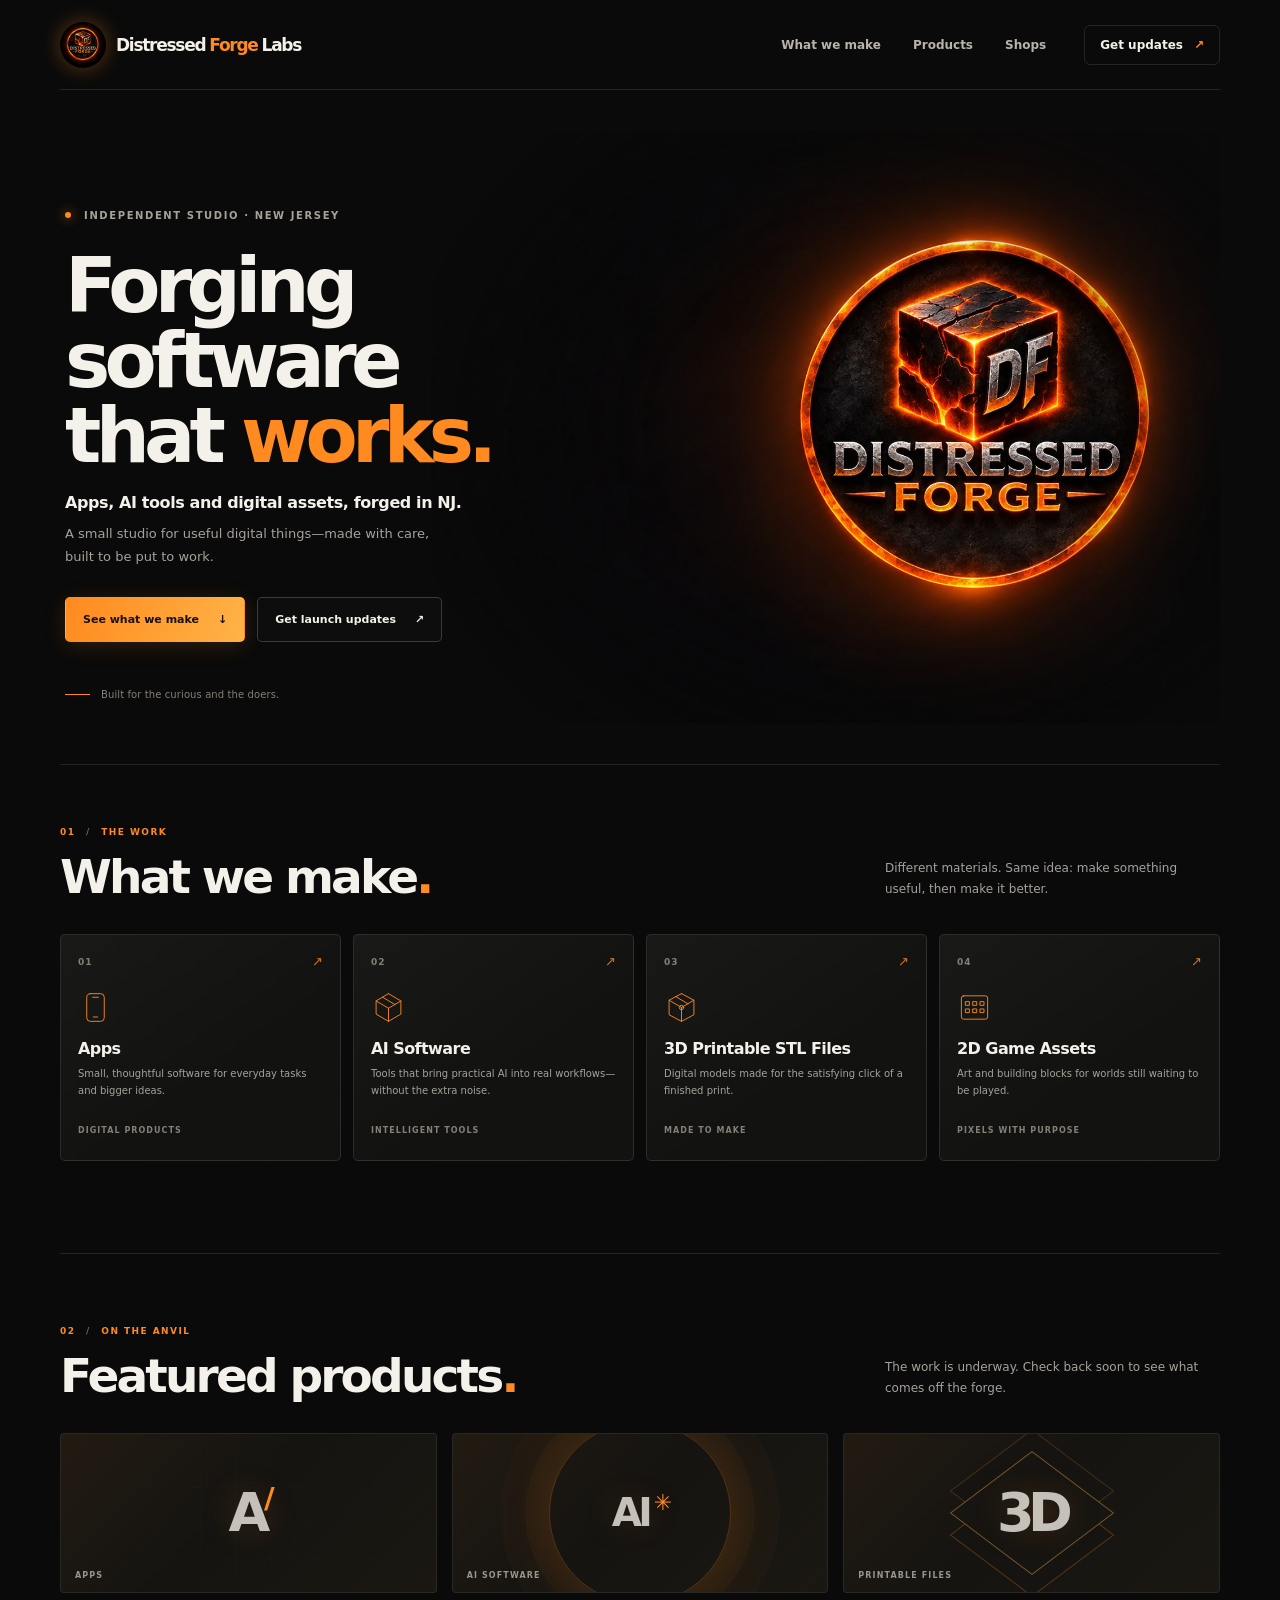
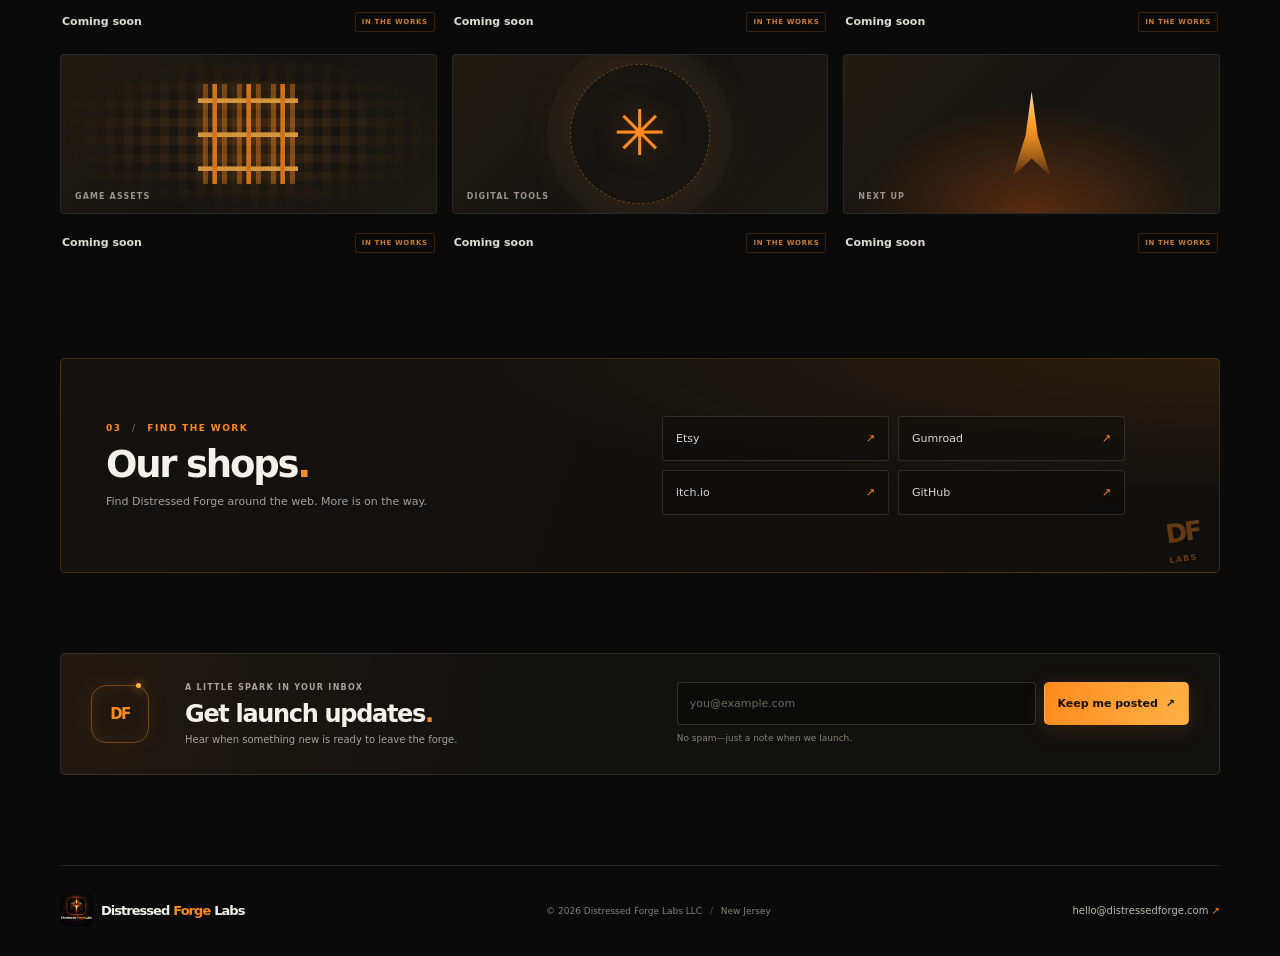
==== index.html @ ae0d04bb "Add files via upload" ====
<!doctype html>
<html lang="en">
<head>
  <meta charset="utf-8">
  <meta name="viewport" content="width=device-width, initial-scale=1">
  <meta name="theme-color" content="#0a0a0a">
  <meta name="description" content="Distressed Forge Labs is an independent New Jersey studio forging apps, AI software, 3D-printable STL files, and 2D game assets.">
  <meta name="robots" content="index,follow">
  <link rel="canonical" href="https://distressedforge.com/">
  <link rel="icon" type="image/png" sizes="256x256" href="/assets/favicon.png">
  <link rel="apple-touch-icon" href="/assets/favicon.png">
  <meta property="og:type" content="website">
  <meta property="og:site_name" content="Distressed Forge Labs">
  <meta property="og:title" content="Distressed Forge Labs — Forging software that works.">
  <meta property="og:description" content="Apps, AI tools and digital assets, forged in NJ.">
  <meta property="og:url" content="https://distressedforge.com/">
  <meta property="og:image" content="https://distressedforge.com/assets/og-image.jpg">
  <meta property="og:image:alt" content="Distressed Forge Labs — Forging software that works.">
  <meta name="twitter:card" content="summary_large_image">
  <meta name="twitter:title" content="Distressed Forge Labs — Forging software that works.">
  <meta name="twitter:description" content="Apps, AI tools and digital assets, forged in NJ.">
  <meta name="twitter:image" content="https://distressedforge.com/assets/og-image.jpg">
  <title>Distressed Forge Labs — Forging software that works.</title>
  <link rel="preload" as="image" href="/assets/hero.jpg">
  <link rel="stylesheet" href="styles.css">
  <script src="script.js" defer></script>
</head>
<body>
  <div class="site-shell">
    <header class="site-header">
      <a class="brand" href="#home" aria-label="Distressed Forge Labs home">
        <img class="brand-mark" src="assets/brand-mark.jpg" alt="" width="46" height="46">
        <span class="wordmark"><span>Distressed</span><span class="wordmark-forge">Forge</span><span>Labs</span></span>
      </a>
      <nav class="main-nav" aria-label="Main navigation">
        <a href="#work">What we make</a>
        <a href="#products">Products</a>
        <a href="#shops">Shops</a>
      </nav>
      <a class="header-cta" href="#updates">Get updates <span aria-hidden="true">↗</span></a>
    </header>

    <main id="home">
      <section class="hero section-wrap" aria-labelledby="hero-title" role="img" aria-label="Distressed Forge Labs logo: a glowing cracked-lava cube marked DF inside an ember ring">
        <div class="hero-copy">
          <p class="eyebrow"><span class="status-dot"></span> Independent studio · New Jersey</p>
          <h1 id="hero-title">Forging software<br>that <span class="accent-text">works.</span></h1>
          <p class="hero-pitch">Apps, AI tools and digital assets, forged in NJ.</p>
          <p class="hero-description">A small studio for useful digital things—made with care, built to be put to work.</p>
          <div class="hero-actions">
            <a class="button button-primary" href="#work">See what we make <span aria-hidden="true">↓</span></a>
            <a class="button button-secondary" href="#updates">Get launch updates <span aria-hidden="true">↗</span></a>
          </div>
          <div class="hero-note"><span class="note-rule"></span><span>Built for the curious and the doers.</span></div>
        </div>
      </section>

      <section class="work-section section-wrap" id="work" aria-labelledby="work-title">
        <div class="section-heading">
          <div><p class="eyebrow section-index">01 <span>/</span> THE WORK</p><h2 id="work-title">What we make<span class="accent-text">.</span></h2></div>
          <p class="section-intro">Different materials. Same idea: make something useful, then make it better.</p>
        </div>
        <div class="work-grid">
          <article class="work-card">
            <div class="card-topline"><span class="card-index">01</span><span class="card-arrow" aria-hidden="true">↗</span></div>
            <div class="icon-wrap" aria-hidden="true"><svg viewBox="0 0 48 48"><rect x="12" y="5" width="24" height="38" rx="5"></rect><path d="M20 10h8M21 37h6"></path></svg></div>
            <h3>Apps</h3><p>Small, thoughtful software for everyday tasks and bigger ideas.</p><span class="card-label">DIGITAL PRODUCTS</span>
          </article>
          <article class="work-card">
            <div class="card-topline"><span class="card-index">02</span><span class="card-arrow" aria-hidden="true">↗</span></div>
            <div class="icon-wrap" aria-hidden="true"><svg viewBox="0 0 48 48"><path d="M24 5 7 15v18l17 10 17-10V15L24 5Z"></path><path d="m7 15 17 10 17-10M24 25v18M16 10l17 10"></path></svg></div>
            <h3>AI Software</h3><p>Tools that bring practical AI into real workflows—without the extra noise.</p><span class="card-label">INTELLIGENT TOOLS</span>
          </article>
          <article class="work-card">
            <div class="card-topline"><span class="card-index">03</span><span class="card-arrow" aria-hidden="true">↗</span></div>
            <div class="icon-wrap" aria-hidden="true"><svg viewBox="0 0 48 48"><path d="m24 5 17 9v20l-17 9L7 34V14l17-9Z"></path><path d="m7 14 17 10 17-10M24 24v19M16 9l17 10"></path><circle cx="24" cy="24" r="3"></circle></svg></div>
            <h3>3D Printable STL Files</h3><p>Digital models made for the satisfying click of a finished print.</p><span class="card-label">MADE TO MAKE</span>
          </article>
          <article class="work-card">
            <div class="card-topline"><span class="card-index">04</span><span class="card-arrow" aria-hidden="true">↗</span></div>
            <div class="icon-wrap" aria-hidden="true"><svg viewBox="0 0 48 48"><rect x="6" y="8" width="36" height="32" rx="3"></rect><path d="M12 16h5v5h-5zM22 16h5v5h-5zM32 16h5v5h-5zM12 26h5v5h-5zM22 26h5v5h-5zM32 26h5v5h-5z"></path></svg></div>
            <h3>2D Game Assets</h3><p>Art and building blocks for worlds still waiting to be played.</p><span class="card-label">PIXELS WITH PURPOSE</span>
          </article>
        </div>
      </section>

      <section class="products-section section-wrap" id="products" aria-labelledby="products-title">
        <div class="section-heading">
          <div><p class="eyebrow section-index">02 <span>/</span> ON THE ANVIL</p><h2 id="products-title">Featured products<span class="accent-text">.</span></h2></div>
          <p class="section-intro">The work is underway. Check back soon to see what comes off the forge.</p>
        </div>
        <div class="product-grid">
          <article class="product-card"><div class="product-art art-apps"><span class="art-glyph">A<span>/</span></span><span class="product-type">APPS</span></div><div class="product-meta"><h3>Coming soon</h3><span class="soon-badge">IN THE WORKS</span></div></article>
          <article class="product-card"><div class="product-art art-ai"><span class="art-glyph">AI<span>✳</span></span><span class="product-type">AI SOFTWARE</span></div><div class="product-meta"><h3>Coming soon</h3><span class="soon-badge">IN THE WORKS</span></div></article>
          <article class="product-card"><div class="product-art art-stl"><span class="art-glyph">3D</span><span class="product-type">PRINTABLE FILES</span></div><div class="product-meta"><h3>Coming soon</h3><span class="soon-badge">IN THE WORKS</span></div></article>
          <article class="product-card"><div class="product-art art-pixels"><span class="pixel-grid" aria-hidden="true"></span><span class="product-type">GAME ASSETS</span></div><div class="product-meta"><h3>Coming soon</h3><span class="soon-badge">IN THE WORKS</span></div></article>
          <article class="product-card"><div class="product-art art-tools"><span class="tool-orbit" aria-hidden="true">✳</span><span class="product-type">DIGITAL TOOLS</span></div><div class="product-meta"><h3>Coming soon</h3><span class="soon-badge">IN THE WORKS</span></div></article>
          <article class="product-card"><div class="product-art art-forge"><span class="forge-flare" aria-hidden="true"></span><span class="product-type">NEXT UP</span></div><div class="product-meta"><h3>Coming soon</h3><span class="soon-badge">IN THE WORKS</span></div></article>
        </div>
      </section>

      <section class="shops-section section-wrap" id="shops" aria-labelledby="shops-title">
        <div class="shops-panel">
          <div class="shops-copy"><p class="eyebrow section-index">03 <span>/</span> FIND THE WORK</p><h2 id="shops-title">Our shops<span class="accent-text">.</span></h2><p>Find Distressed Forge around the web. More is on the way.</p></div>
          <nav class="shop-links" aria-label="Distressed Forge shops and profiles">
            <a href="https://www.etsy.com/shop/distressedforge" target="_blank" rel="noopener noreferrer"><span>Etsy</span><span aria-hidden="true">↗</span></a>
            <a href="https://distressedforge.gumroad.com" target="_blank" rel="noopener noreferrer"><span>Gumroad</span><span aria-hidden="true">↗</span></a>
            <a href="https://distressedforge.itch.io" target="_blank" rel="noopener noreferrer"><span>itch.io</span><span aria-hidden="true">↗</span></a>
            <a href="https://github.com/distressedforge" target="_blank" rel="noopener noreferrer"><span>GitHub</span><span aria-hidden="true">↗</span></a>
          </nav>
          <span class="panel-stamp" aria-hidden="true">DF<br><span>LABS</span></span>
        </div>
      </section>

      <section class="updates-section section-wrap" id="updates" aria-labelledby="updates-title">
        <div class="updates-card">
          <div class="updates-mark" aria-hidden="true"><span>DF</span><i></i></div>
          <div class="updates-copy"><p class="eyebrow">A LITTLE SPARK IN YOUR INBOX</p><h2 id="updates-title">Get launch updates<span class="accent-text">.</span></h2><p>Hear when something new is ready to leave the forge.</p></div>
          <form class="signup-form" action="#updates" method="post" novalidate>
            <label class="visually-hidden" for="email-address">Email address</label>
            <div class="signup-row"><input id="email-address" name="email" type="email" autocomplete="email" placeholder="you@example.com" required><button class="button button-primary" type="submit">Keep me posted <span aria-hidden="true">↗</span></button></div>
            <p class="form-note" id="form-message" aria-live="polite">No spam—just a note when we launch.</p>
          </form>
        </div>
      </section>
    </main>

    <footer class="site-footer section-wrap">
      <a class="footer-brand" href="#home" aria-label="Distressed Forge Labs home"><img src="assets/logo-original.png" alt="" width="52" height="52" loading="lazy"><span class="wordmark"><span>Distressed</span><span class="wordmark-forge">Forge</span><span>Labs</span></span></a>
      <p>© 2026 Distressed Forge Labs LLC <span class="footer-divider">/</span> New Jersey</p>
      <a class="footer-email" href="mailto:hello@distressedforge.com">hello@distressedforge.com <span aria-hidden="true">↗</span></a>
    </footer>
  </div>
</body>
</html>
---- styles.css ----
:root {
  color-scheme: dark;
  --ink: #0a0a0a;
  --ink-soft: #10100f;
  --panel: #121211;
  --panel-hover: #171613;
  --paper: #f4f1ea;
  --muted: #a6a29a;
  --muted-dark: #858076;
  --line: rgba(244, 241, 234, .11);
  --orange: #ff8a1f;
  --orange-hot: #ffb347;
  --font: Inter, ui-sans-serif, system-ui, -apple-system, BlinkMacSystemFont, "Segoe UI", sans-serif;
}

* { box-sizing: border-box; }
html { scroll-behavior: smooth; scroll-padding-top: 96px; }
body { margin: 0; background: var(--ink); color: var(--paper); font-family: var(--font); -webkit-font-smoothing: antialiased; }
a { color: inherit; text-decoration: none; }
button, input { font: inherit; }
::selection { background: rgba(255, 138, 31, .35); color: var(--paper); }
.site-shell { overflow: hidden; }
.site-header, .section-wrap { width: min(1160px, calc(100% - 64px)); margin-inline: auto; }
.site-header { min-height: 90px; display: flex; align-items: center; justify-content: space-between; border-bottom: 1px solid var(--line); gap: 28px; }
.brand, .footer-brand { display: inline-flex; align-items: center; gap: 10px; flex: 0 0 auto; }
.brand img { width: 42px; height: 42px; object-fit: cover; border-radius: 11px; filter: drop-shadow(0 0 11px rgba(255, 138, 31, .2)); }
.wordmark { display: flex; align-items: baseline; gap: 4px; color: var(--paper); font-size: 17px; font-weight: 720; letter-spacing: -.075em; white-space: nowrap; }
.wordmark-forge { color: var(--orange); }
.main-nav { display: flex; align-items: center; gap: 32px; margin-left: auto; margin-right: 10px; }
.main-nav a, .header-cta { color: #b8b4ac; font-size: 12px; font-weight: 550; transition: color .2s ease; }
.main-nav a:hover, .header-cta:hover, .footer-email:hover { color: var(--orange-hot); }
.header-cta { color: var(--paper); display: inline-flex; align-items: center; gap: 11px; padding: 12px 15px; border: 1px solid var(--line); border-radius: 6px; }
.header-cta span, .footer-email span { color: var(--orange); }
.hero { position: relative; min-height: 594px; display: grid; grid-template-columns: 1.04fr .96fr; align-items: center; gap: 32px; padding-top: 50px; padding-bottom: 64px; }
.hero-copy { position: relative; z-index: 1; padding: 25px 0 0 5px; }
.eyebrow { margin: 0; color: var(--muted); font-size: 10px; font-weight: 650; letter-spacing: .16em; text-transform: uppercase; }
.status-dot, .tag-dot { display: inline-block; width: 6px; height: 6px; margin: 0 8px 1px 0; border-radius: 50%; background: var(--orange); box-shadow: 0 0 12px rgba(255, 138, 31, .8); }
h1, h2, h3, p { margin-top: 0; }
.hero h1 { max-width: 690px; margin: 27px 0 19px; font-size: clamp(49px, 6.1vw, 76px); font-weight: 680; letter-spacing: -.075em; line-height: .99; }
.accent-text { color: var(--orange); }
.hero-pitch { margin: 0 0 10px; color: var(--paper); font-size: 16px; font-weight: 590; letter-spacing: -.025em; }
.hero-description { max-width: 390px; margin: 0; color: var(--muted); font-size: 13px; line-height: 1.8; }
.hero-actions { display: flex; flex-wrap: wrap; gap: 12px; margin-top: 29px; }
.button { min-height: 45px; display: inline-flex; justify-content: center; align-items: center; gap: 19px; padding: 0 17px; border: 1px solid transparent; border-radius: 5px; font-size: 11px; font-weight: 650; transition: transform .2s ease, border-color .2s ease, background .2s ease, box-shadow .2s ease; cursor: pointer; }
.button:hover { transform: translateY(-2px); }
.button-primary { color: #17100a; background: linear-gradient(110deg, var(--orange) 0%, var(--orange-hot) 100%); box-shadow: 0 4px 22px rgba(255, 138, 31, .15); }
.button-primary:hover { box-shadow: 0 6px 28px rgba(255, 138, 31, .31); }
.button-secondary { color: var(--paper); border-color: rgba(244, 241, 234, .2); background: rgba(255,255,255,.015); }
.button-secondary:hover { border-color: rgba(255, 138, 31, .55); }
.hero-note { display: flex; align-items: center; gap: 11px; margin-top: 47px; color: var(--muted-dark); font-size: 10px; letter-spacing: .01em; }
.note-rule { width: 25px; height: 1px; background: var(--orange); }
.hero-art { position: relative; min-height: 465px; display: grid; place-items: center; isolation: isolate; }
.hero-art::before { content: ""; position: absolute; z-index: -2; width: 74%; aspect-ratio: 1; border-radius: 50%; background: radial-gradient(circle, rgba(255, 111, 13, .18) 0%, rgba(255, 111, 13, .07) 32%, transparent 68%); filter: blur(14px); }
.hero-art::after { content: ""; position: absolute; z-index: -1; inset: 10% 3%; background: linear-gradient(rgba(244, 241, 234, .025) 1px, transparent 1px), linear-gradient(90deg, rgba(244, 241, 234, .025) 1px, transparent 1px); background-size: 40px 40px; mask-image: radial-gradient(ellipse, #000 18%, transparent 75%); }
.hero-logo { position: relative; z-index: 1; display: block; width: min(100%, 445px); height: auto; border-radius: 3px; mix-blend-mode: screen; filter: drop-shadow(0 0 30px rgba(255, 119, 19, .12)); }
.art-orbit { position: absolute; width: 345px; height: 345px; border: 1px solid rgba(255, 138, 31, .16); border-radius: 50%; transform: rotate(-26deg) scaleY(.42); }
.orbit-two { width: 435px; height: 435px; border-color: rgba(244, 241, 234, .08); transform: rotate(31deg) scaleY(.38); }
.art-tag { position: absolute; z-index: 2; top: 8%; right: 4%; padding: 8px 10px; border: 1px solid rgba(244, 241, 234, .12); border-radius: 3px; background: rgba(10,10,10,.78); color: #aaa59b; font-size: 8px; font-weight: 650; letter-spacing: .12em; }
.tag-dot { width: 5px; height: 5px; margin-right: 5px; }
.art-coordinate { position: absolute; color: #736e65; font-size: 8px; font-weight: 600; letter-spacing: .15em; }
.coordinate-top { top: 17%; left: 7%; }
.coordinate-bottom { bottom: 12%; right: 8%; }
.work-section { padding-top: 62px; padding-bottom: 92px; border-top: 1px solid var(--line); }
.section-heading { display: flex; justify-content: space-between; align-items: end; gap: 30px; margin-bottom: 31px; }
.section-index { margin-bottom: 14px; color: var(--orange); font-size: 9px; }
.section-index span { color: #6b675f; padding: 0 6px; }
.section-heading h2, .shops-copy h2 { margin: 0; font-size: clamp(34px, 4vw, 47px); font-weight: 630; letter-spacing: -.06em; line-height: 1.1; }
.section-intro { max-width: 335px; margin: 0 0 3px; color: var(--muted); font-size: 12px; line-height: 1.75; }
.work-grid { display: grid; grid-template-columns: repeat(4, minmax(0, 1fr)); gap: 12px; }
.work-card { position: relative; min-height: 227px; padding: 19px 17px 18px; overflow: hidden; border: 1px solid var(--line); border-radius: 5px; background: linear-gradient(145deg, rgba(255,255,255,.028), transparent 60%), var(--panel); transition: border-color .2s ease, background .2s ease, transform .2s ease; }
.work-card:hover { transform: translateY(-3px); border-color: rgba(255,138,31,.34); background-color: var(--panel-hover); }
.card-topline { display: flex; justify-content: space-between; align-items: center; color: var(--muted-dark); }
.card-index { font-size: 9px; font-weight: 600; letter-spacing: .1em; }
.card-arrow { color: var(--orange); font-size: 13px; opacity: .8; }
.icon-wrap { width: 35px; height: 35px; margin-top: 21px; color: var(--orange); }
.icon-wrap svg { width: 100%; height: 100%; fill: none; stroke: currentColor; stroke-width: 1.25; stroke-linecap: round; stroke-linejoin: round; }
.work-card h3 { margin: 14px 0 7px; font-size: 16px; font-weight: 590; letter-spacing: -.035em; }
.work-card p { min-height: 37px; margin: 0 0 16px; color: var(--muted); font-size: 10px; line-height: 1.7; }
.card-label { color: var(--muted-dark); font-size: 8px; font-weight: 650; letter-spacing: .13em; }
.products-section { padding-top: 72px; padding-bottom: 98px; border-top: 1px solid var(--line); }
.product-grid { display: grid; grid-template-columns: repeat(3, minmax(0, 1fr)); gap: 15px; }
.product-card { min-width: 0; }
.product-art { height: 160px; position: relative; overflow: hidden; display: grid; place-items: center; border: 1px solid rgba(244,241,234,.09); border-radius: 4px; background-color: #151411; isolation: isolate; }
.product-art::before, .product-art::after { content: ""; position: absolute; z-index: -1; inset: 0; pointer-events: none; }
.product-art::before { opacity: .7; background: linear-gradient(135deg, rgba(255,138,31,.08), transparent 47%, rgba(255,179,71,.035)); }
.art-apps::after { background: repeating-linear-gradient(90deg, transparent, transparent 34px, rgba(255,255,255,.035) 35px), repeating-linear-gradient(0deg, transparent, transparent 34px, rgba(255,255,255,.035) 35px); mask-image: radial-gradient(circle at center, #000, transparent 83%); }
.art-ai::after { width: 180px; height: 180px; inset: auto; border: 1px solid rgba(255,138,31,.25); border-radius: 50%; box-shadow: 0 0 0 24px rgba(255,138,31,.035), 0 0 0 49px rgba(255,138,31,.025), 0 0 45px rgba(255,138,31,.17); }
.art-stl::after { inset: auto; width: 100px; height: 100px; border: 1px solid rgba(255,179,71,.4); transform: rotate(45deg) skew(-8deg,-8deg); box-shadow: 18px 18px 0 -1px #151411, 18px 18px 0 0 rgba(255,138,31,.28), -18px -18px 0 -1px #151411, -18px -18px 0 0 rgba(255,138,31,.2); }
.art-pixels::after { background: linear-gradient(90deg, transparent 49%, rgba(255,138,31,.11) 50%), linear-gradient(transparent 49%, rgba(255,138,31,.11) 50%); background-size: 18px 18px; mask-image: radial-gradient(ellipse, #000, transparent 75%); }
.art-tools::after { inset: auto; width: 138px; height: 138px; border: 1px dashed rgba(255,138,31,.37); border-radius: 50%; box-shadow: 0 0 0 23px rgba(255,255,255,.02), 0 0 52px rgba(255,138,31,.15); }
.art-forge::after { inset: auto 0 0; height: 75%; background: radial-gradient(ellipse at 50% 100%, rgba(255,101,10,.28), transparent 65%); }
.art-glyph { color: rgba(244,241,234,.78); font-size: 54px; font-weight: 750; letter-spacing: -.12em; text-shadow: 0 0 35px rgba(255,138,31,.2); }
.art-glyph span { color: var(--orange); font-size: .54em; vertical-align: top; }
.art-ai .art-glyph { font-size: 39px; letter-spacing: -.1em; }
.art-ai .art-glyph span { color: var(--orange); font-size: .56em; margin-left: 5px; }
.pixel-grid { width: 100px; height: 100px; opacity: .8; background: linear-gradient(90deg, transparent 42%, #ff8a1f 43% 56%, transparent 57%), linear-gradient(transparent 42%, #ffb347 43% 56%, transparent 57%), linear-gradient(90deg, transparent 14%, rgba(255,138,31,.48) 15% 28%, transparent 29% 71%, rgba(255,138,31,.48) 72% 85%, transparent 86%); background-size: 34px 34px; filter: drop-shadow(0 0 12px rgba(255,138,31,.25)); }
.tool-orbit { color: var(--orange); font-size: 63px; text-shadow: 0 0 30px rgba(255,138,31,.4); }
.forge-flare { width: 38px; height: 85px; position: relative; background: linear-gradient(180deg, #ffe0a5, #ff9d29 38%, rgba(255,94,12,.05)); clip-path: polygon(50% 0, 66% 52%, 100% 100%, 50% 79%, 0 100%, 34% 52%); filter: drop-shadow(0 0 15px rgba(255,138,31,.8)); }
.product-type { position: absolute; bottom: 12px; left: 14px; color: #9a948a; font-size: 8px; font-weight: 650; letter-spacing: .14em; }
.product-meta { min-height: 46px; display: flex; align-items: center; justify-content: space-between; gap: 8px; padding: 12px 2px 0; }
.product-meta h3 { margin: 0; color: #dedbd4; font-size: 11px; font-weight: 560; }
.soon-badge { padding: 5px 6px; border: 1px solid rgba(255,138,31,.18); border-radius: 2px; color: #c67c37; font-size: 7px; font-weight: 650; letter-spacing: .09em; white-space: nowrap; }
.shops-section { padding-top: 0; padding-bottom: 80px; }
.shops-panel { position: relative; display: grid; grid-template-columns: 1fr 1fr; align-items: center; gap: 44px; min-height: 215px; padding: 40px 45px; overflow: hidden; border: 1px solid rgba(255,138,31,.2); border-radius: 5px; background: radial-gradient(ellipse at 100% 0%, rgba(255,138,31,.1), transparent 48%), linear-gradient(110deg, #13120f, #100f0e); }
.shops-copy { position: relative; z-index: 1; }
.shops-copy .section-index { margin-bottom: 12px; }
.shops-copy h2 { font-size: 37px; }
.shops-copy > p:last-child { margin: 10px 0 0; color: var(--muted); font-size: 11px; }
.shop-links { position: relative; z-index: 1; display: grid; grid-template-columns: repeat(2, minmax(0, 1fr)); gap: 9px; padding-right: 49px; }
.shop-links a { display: flex; justify-content: space-between; align-items: center; min-height: 45px; padding: 0 13px; border: 1px solid rgba(244,241,234,.12); border-radius: 3px; background: rgba(10,10,10,.35); color: #dbd7cf; font-size: 11px; transition: color .2s, border-color .2s, background .2s; }
.shop-links a span:last-child { color: var(--orange); }
.shop-links a:hover { border-color: rgba(255,138,31,.46); background: rgba(255,138,31,.07); color: var(--paper); }
.panel-stamp { position: absolute; right: 18px; bottom: 10px; color: rgba(255,138,31,.35); font-size: 26px; font-weight: 800; letter-spacing: -.1em; line-height: .75; transform: rotate(-8deg); }
.panel-stamp span { font-size: 8px; letter-spacing: .17em; }
.updates-section { padding-bottom: 90px; }
.updates-card { display: grid; grid-template-columns: 68px 1fr 1.1fr; align-items: center; gap: 26px; padding: 28px 30px; border: 1px solid var(--line); border-radius: 5px; background: linear-gradient(100deg, rgba(255,138,31,.07), transparent 38%), #111110; }
.updates-mark { width: 58px; height: 58px; display: grid; place-items: center; position: relative; border: 1px solid rgba(255,138,31,.4); border-radius: 15px; color: var(--orange); box-shadow: inset 0 0 20px rgba(255,138,31,.08), 0 0 25px rgba(255,138,31,.08); }
.updates-mark span { font-size: 15px; font-weight: 800; letter-spacing: -.11em; }
.updates-mark i { position: absolute; top: -3px; right: 7px; width: 5px; height: 5px; border-radius: 50%; background: var(--orange-hot); box-shadow: 0 0 10px var(--orange); }
.updates-copy .eyebrow { margin-bottom: 8px; font-size: 8px; }
.updates-copy h2 { margin: 0 0 6px; font-size: 24px; font-weight: 630; letter-spacing: -.055em; }
.updates-copy > p:last-child { margin: 0; color: var(--muted); font-size: 10px; }
.signup-form { min-width: 0; }
.signup-row { display: flex; gap: 8px; }
.signup-row input { min-width: 0; flex: 1; height: 43px; padding: 0 12px; outline: none; border: 1px solid rgba(244,241,234,.16); border-radius: 4px; background: #0b0b0a; color: var(--paper); font-size: 11px; }
.signup-row input::placeholder { color: #6d6961; }
.signup-row input:focus { border-color: rgba(255,138,31,.65); box-shadow: 0 0 0 3px rgba(255,138,31,.1); }
.signup-row input:invalid:not(:placeholder-shown) { border-color: #d57854; }
.signup-row .button { min-height: 43px; padding-inline: 13px; gap: 8px; white-space: nowrap; }
.form-note { min-height: 13px; margin: 8px 0 0; color: var(--muted-dark); font-size: 9px; }
.form-note.is-error { color: #e69a73; }
.form-note.is-info { color: #d5a168; }
.visually-hidden { position: absolute; width: 1px; height: 1px; padding: 0; margin: -1px; overflow: hidden; clip: rect(0, 0, 0, 0); white-space: nowrap; border: 0; }
.site-footer { display: flex; align-items: center; justify-content: space-between; gap: 24px; min-height: 91px; border-top: 1px solid var(--line); }
.footer-brand { gap: 8px; }
.footer-brand img { width: 33px; height: 33px; object-fit: cover; object-position: center 32%; border-radius: 8px; }
.footer-brand .wordmark { font-size: 13px; }
.site-footer > p { margin: 0; color: var(--muted-dark); font-size: 9px; }
.footer-divider { color: #514d46; margin-inline: 5px; }
.footer-email { color: #bcb7ae; font-size: 10px; transition: color .2s; }

@media (min-width: 1440px) { .hero { min-height: 640px; } }
@media (max-width: 900px) {
  .site-header, .section-wrap { width: min(100% - 48px, 720px); }
  .hero { min-height: auto; grid-template-columns: 1fr .8fr; gap: 0; padding-top: 70px; padding-bottom: 57px; }
  .hero h1 { font-size: clamp(48px, 7.4vw, 66px); }
  .hero-art { min-height: 390px; margin-left: -20px; }
  .hero-logo { width: min(120%, 390px); }
  .art-orbit { width: 280px; height: 280px; }
  .orbit-two { width: 350px; height: 350px; }
  .work-grid { grid-template-columns: repeat(2, minmax(0, 1fr)); }
  .work-card { min-height: 218px; }
  .updates-card { grid-template-columns: 58px 1fr; gap: 18px 20px; }
  .updates-mark { width: 54px; height: 54px; }
  .signup-form { grid-column: 2; }
}
@media (max-width: 620px) {
  html { scroll-padding-top: 73px; }
  .site-header, .section-wrap { width: calc(100% - 36px); }
  .site-header { min-height: 72px; gap: 10px; }
  .brand { gap: 7px; }
  .brand img { width: 34px; height: 34px; border-radius: 9px; }
  .wordmark { font-size: 14px; gap: 3px; }
  .main-nav { display: none; }
  .header-cta { margin-left: auto; padding: 10px 11px; gap: 7px; font-size: 10px; }
  .hero { display: flex; flex-direction: column; align-items: stretch; gap: 16px; padding-top: 54px; padding-bottom: 48px; }
  .hero-copy { padding: 0; }
  .eyebrow { font-size: 9px; }
  .hero h1 { margin: 23px 0 16px; font-size: clamp(48px, 13vw, 67px); }
  .hero-pitch { font-size: 14px; }
  .hero-description { max-width: 340px; font-size: 12px; }
  .hero-actions { gap: 9px; margin-top: 23px; }
  .button { min-height: 43px; padding-inline: 13px; gap: 11px; font-size: 10px; }
  .hero-note { margin-top: 28px; font-size: 9px; }
  .hero-art { min-height: 298px; width: min(100%, 390px); align-self: center; margin: -2px auto 0; }
  .hero-logo { width: min(100%, 330px); }
  .art-orbit { width: 235px; height: 235px; }
  .orbit-two { width: 300px; height: 300px; }
  .art-tag { top: 4%; right: 2%; font-size: 7px; }
  .coordinate-top { top: 13%; left: 2%; }
  .coordinate-bottom { bottom: 8%; right: 2%; }
  .work-section { padding-top: 48px; padding-bottom: 66px; }
  .section-heading { display: block; margin-bottom: 23px; }
  .section-heading h2, .shops-copy h2 { font-size: 36px; }
  .section-intro { margin-top: 12px; font-size: 11px; }
  .work-grid { gap: 9px; }
  .work-card { min-height: 220px; padding: 15px 13px; }
  .icon-wrap { width: 31px; height: 31px; margin-top: 18px; }
  .work-card h3 { font-size: 14px; }
  .work-card p { font-size: 9px; }
  .products-section { padding-top: 55px; padding-bottom: 68px; }
  .product-grid { grid-template-columns: repeat(2, minmax(0,1fr)); gap: 10px 9px; }
  .product-art { height: 127px; }
  .product-meta { align-items: flex-start; flex-direction: column; gap: 5px; padding-top: 9px; }
  .product-meta h3 { font-size: 10px; }
  .soon-badge { padding: 4px 5px; font-size: 6px; }
  .shops-section { padding-bottom: 55px; }
  .shops-panel { display: block; min-height: 0; padding: 28px 20px 24px; }
  .shops-copy h2 { font-size: 34px; }
  .shops-copy > p:last-child { max-width: 245px; line-height: 1.7; }
  .shop-links { gap: 8px; margin-top: 23px; padding-right: 0; }
  .shop-links a { min-height: 42px; padding-inline: 10px; font-size: 10px; }
  .panel-stamp { right: 13px; top: 20px; bottom: auto; }
  .updates-section { padding-bottom: 58px; }
  .updates-card { grid-template-columns: 44px 1fr; gap: 15px; padding: 22px 16px; }
  .updates-mark { width: 42px; height: 42px; border-radius: 11px; }
  .updates-mark span { font-size: 12px; }
  .updates-copy .eyebrow { font-size: 7px; letter-spacing: .11em; }
  .updates-copy h2 { font-size: 20px; }
  .updates-copy > p:last-child { font-size: 9px; line-height: 1.6; }
  .signup-form { grid-column: 1 / -1; }
  .signup-row { flex-direction: column; }
  .signup-row input, .signup-row .button { width: 100%; min-height: 44px; }
  .signup-row .button { justify-content: space-between; }
  .form-note { font-size: 8px; }
  .site-footer { min-height: 120px; display: grid; grid-template-columns: 1fr auto; gap: 12px; padding-block: 20px; }
  .footer-brand .wordmark { font-size: 12px; }
  .footer-brand img { width: 29px; height: 29px; }
  .site-footer > p { grid-column: 1 / -1; grid-row: 2; font-size: 8px; }
  .footer-email { font-size: 9px; }
}
@media (prefers-reduced-motion: reduce) {
  *, *::before, *::after { scroll-behavior: auto !important; transition-duration: .01ms !important; animation-duration: .01ms !important; animation-iteration-count: 1 !important; }
}

/* v2: new hero image + circle brand mark */
.brand .brand-mark { width: 46px; height: 46px; border-radius: 50%; object-fit: cover; filter: drop-shadow(0 0 10px rgba(255, 138, 31, .35)); }
.hero { display: block; position: relative; isolation: isolate; min-height: 600px; padding-top: 50px; padding-bottom: 64px; }
.hero::before { content: ""; position: absolute; z-index: -1; top: 0; right: 0; bottom: 0; width: min(68%, 820px); background: url("assets/hero.jpg") right center / contain no-repeat; -webkit-mask-image: radial-gradient(ellipse 62% 60% at 58% 50%, #000 45%, transparent 100%); mask-image: radial-gradient(ellipse 62% 60% at 58% 50%, #000 45%, transparent 100%); }
.hero-copy { max-width: 520px; padding-top: 70px; }
@media (max-width: 900px) {
  .hero { display: block; min-height: 0; padding-top: 340px; padding-bottom: 50px; }
  .hero::before { width: 100%; height: 340px; bottom: auto; background-size: cover; background-position: 74% center; -webkit-mask-image: radial-gradient(ellipse 70% 70% at 62% 50%, #000 45%, transparent 100%); mask-image: radial-gradient(ellipse 70% 70% at 62% 50%, #000 45%, transparent 100%); }
  .hero-copy { max-width: none; padding-top: 10px; }
}
@media (max-width: 620px) {
  .hero { padding-top: 290px; }
  .hero::before { height: 290px; }
}
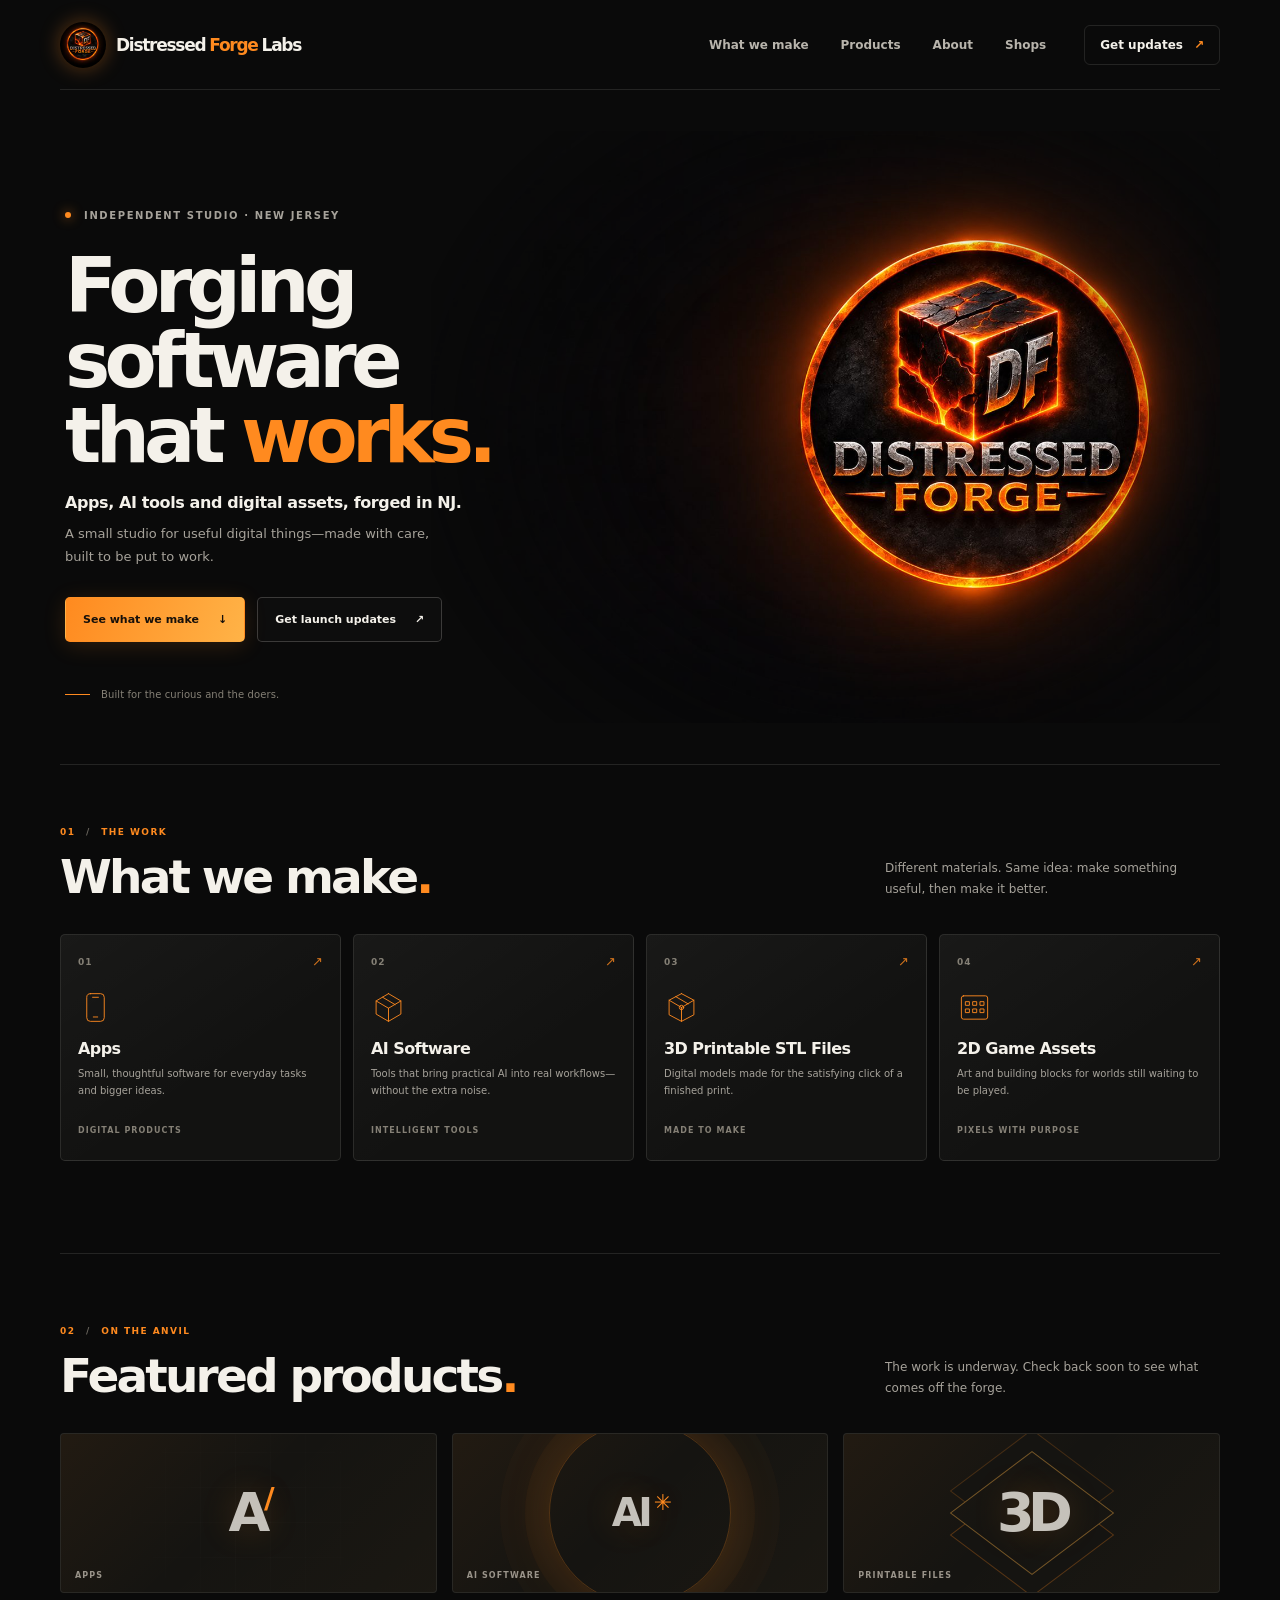
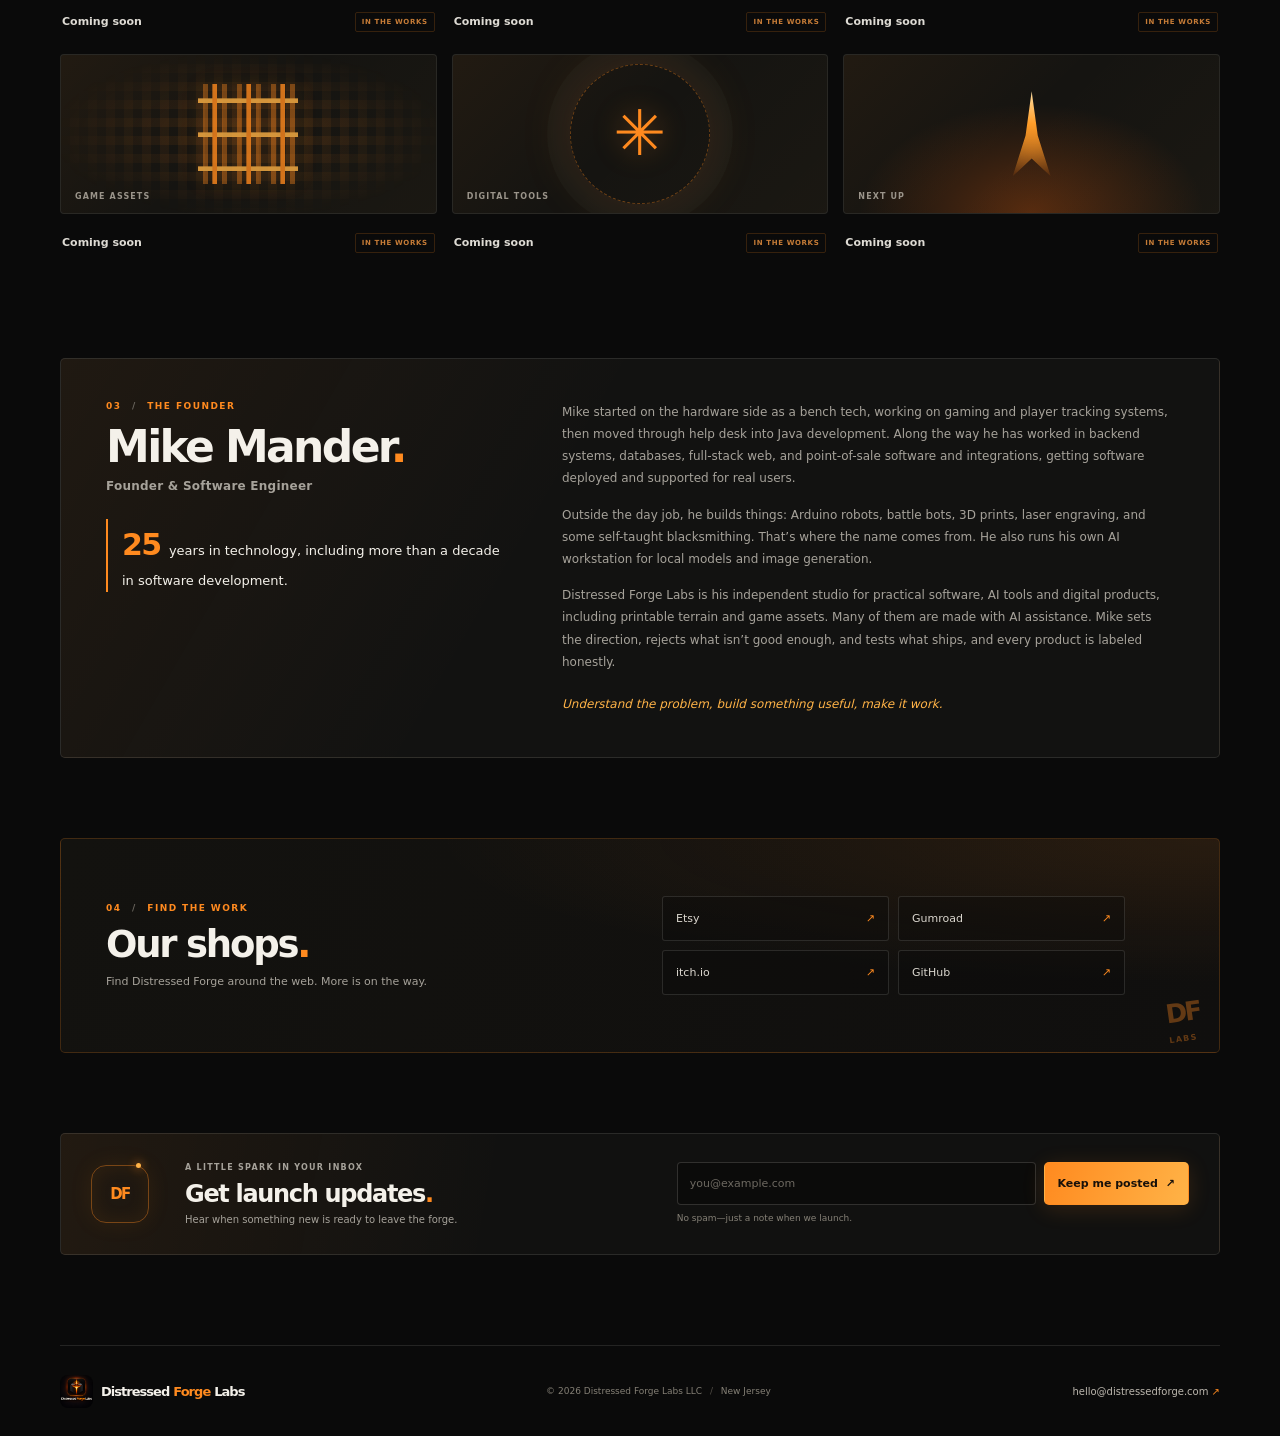
==== commit 5267889f: "Add files via upload" ====
--- a/index.html
+++ b/index.html
@@ -35,6 +35,7 @@
       <nav class="main-nav" aria-label="Main navigation">
         <a href="#work">What we make</a>
         <a href="#products">Products</a>
+        <a href="#about">About</a>
         <a href="#shops">Shops</a>
       </nav>
       <a class="header-cta" href="#updates">Get updates <span aria-hidden="true">↗</span></a>
@@ -99,9 +100,26 @@
         </div>
       </section>
 
+      <section class="about-section section-wrap" id="about" aria-labelledby="about-title">
+        <div class="about-panel">
+          <div class="about-head">
+            <p class="eyebrow section-index">03 <span>/</span> THE FOUNDER</p>
+            <h2 id="about-title">Mike Mander<span class="accent-text">.</span></h2>
+            <p class="about-role">Founder &amp; Software Engineer</p>
+            <p class="about-stat"><strong>25</strong> years in technology, including more than a decade in software development.</p>
+          </div>
+          <div class="about-body">
+            <p>Mike started on the hardware side as a bench tech, working on gaming and player tracking systems, then moved through help desk into Java development. Along the way he has worked in backend systems, databases, full-stack web, and point-of-sale software and integrations, getting software deployed and supported for real users.</p>
+            <p>Outside the day job, he builds things: Arduino robots, battle bots, 3D prints, laser engraving, and some self-taught blacksmithing. That&rsquo;s where the name comes from. He also runs his own AI workstation for local models and image generation.</p>
+            <p>Distressed Forge Labs is his independent studio for practical software, AI tools and digital products, including printable terrain and game assets. Many of them are made with AI assistance. Mike sets the direction, rejects what isn&rsquo;t good enough, and tests what ships, and every product is labeled honestly.</p>
+            <p class="about-motto">Understand the problem, build something useful, make it work.</p>
+          </div>
+        </div>
+      </section>
+
       <section class="shops-section section-wrap" id="shops" aria-labelledby="shops-title">
         <div class="shops-panel">
-          <div class="shops-copy"><p class="eyebrow section-index">03 <span>/</span> FIND THE WORK</p><h2 id="shops-title">Our shops<span class="accent-text">.</span></h2><p>Find Distressed Forge around the web. More is on the way.</p></div>
+          <div class="shops-copy"><p class="eyebrow section-index">04 <span>/</span> FIND THE WORK</p><h2 id="shops-title">Our shops<span class="accent-text">.</span></h2><p>Find Distressed Forge around the web. More is on the way.</p></div>
           <nav class="shop-links" aria-label="Distressed Forge shops and profiles">
             <a href="https://www.etsy.com/shop/distressedforge" target="_blank" rel="noopener noreferrer"><span>Etsy</span><span aria-hidden="true">↗</span></a>
             <a href="https://distressedforge.gumroad.com" target="_blank" rel="noopener noreferrer"><span>Gumroad</span><span aria-hidden="true">↗</span></a>
--- a/styles.css
+++ b/styles.css
@@ -237,3 +237,15 @@
   .hero { padding-top: 290px; }
   .hero::before { height: 290px; }
 }
+
+.about-section { padding-top: 0; padding-bottom: 80px; }
+.about-panel { display: grid; grid-template-columns: .8fr 1.2fr; gap: 48px; padding: 42px 45px; border: 1px solid var(--line); border-radius: 5px; background: linear-gradient(120deg, rgba(255,138,31,.06), transparent 42%), var(--panel); }
+.about-head .section-index { margin-bottom: 12px; }
+.about-head h2 { margin: 0; font-size: clamp(34px, 4vw, 44px); font-weight: 630; letter-spacing: -.06em; line-height: 1.1; }
+.about-role { margin: 8px 0 0; color: var(--muted); font-size: 12px; font-weight: 560; letter-spacing: .02em; }
+.about-stat { margin: 26px 0 0; padding-left: 14px; border-left: 2px solid var(--orange); color: var(--paper); font-size: 13px; line-height: 1.7; }
+.about-stat strong { color: var(--orange); font-size: 30px; font-weight: 700; letter-spacing: -.05em; margin-right: 4px; }
+.about-body p { margin: 0 0 14px; color: var(--muted); font-size: 12px; line-height: 1.85; }
+.about-body .about-motto { margin: 20px 0 0; color: var(--orange-hot); font-style: italic; font-size: 12px; }
+@media (max-width: 900px) { .about-panel { grid-template-columns: 1fr; gap: 24px; padding: 32px 28px; } }
+@media (max-width: 620px) { .about-section { padding-bottom: 55px; } .about-panel { padding: 26px 20px; } .about-head h2 { font-size: 34px; } }
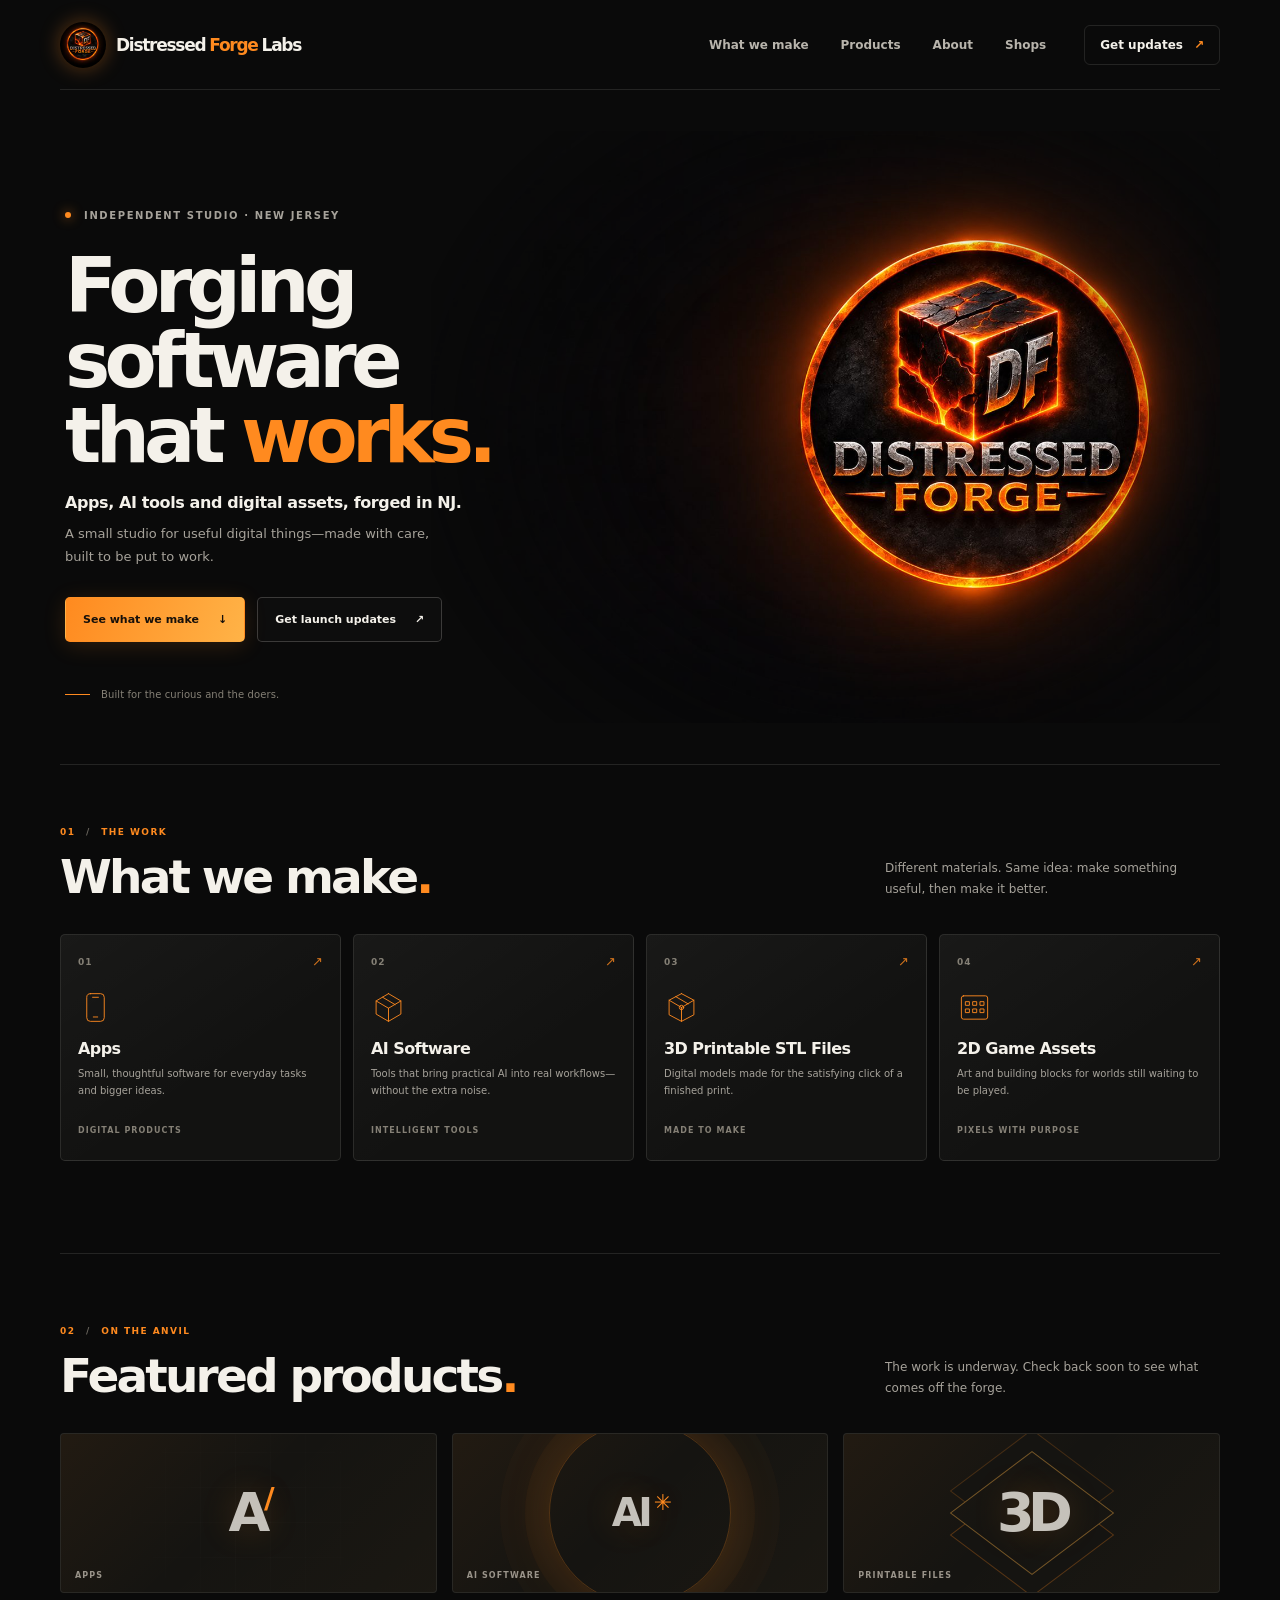
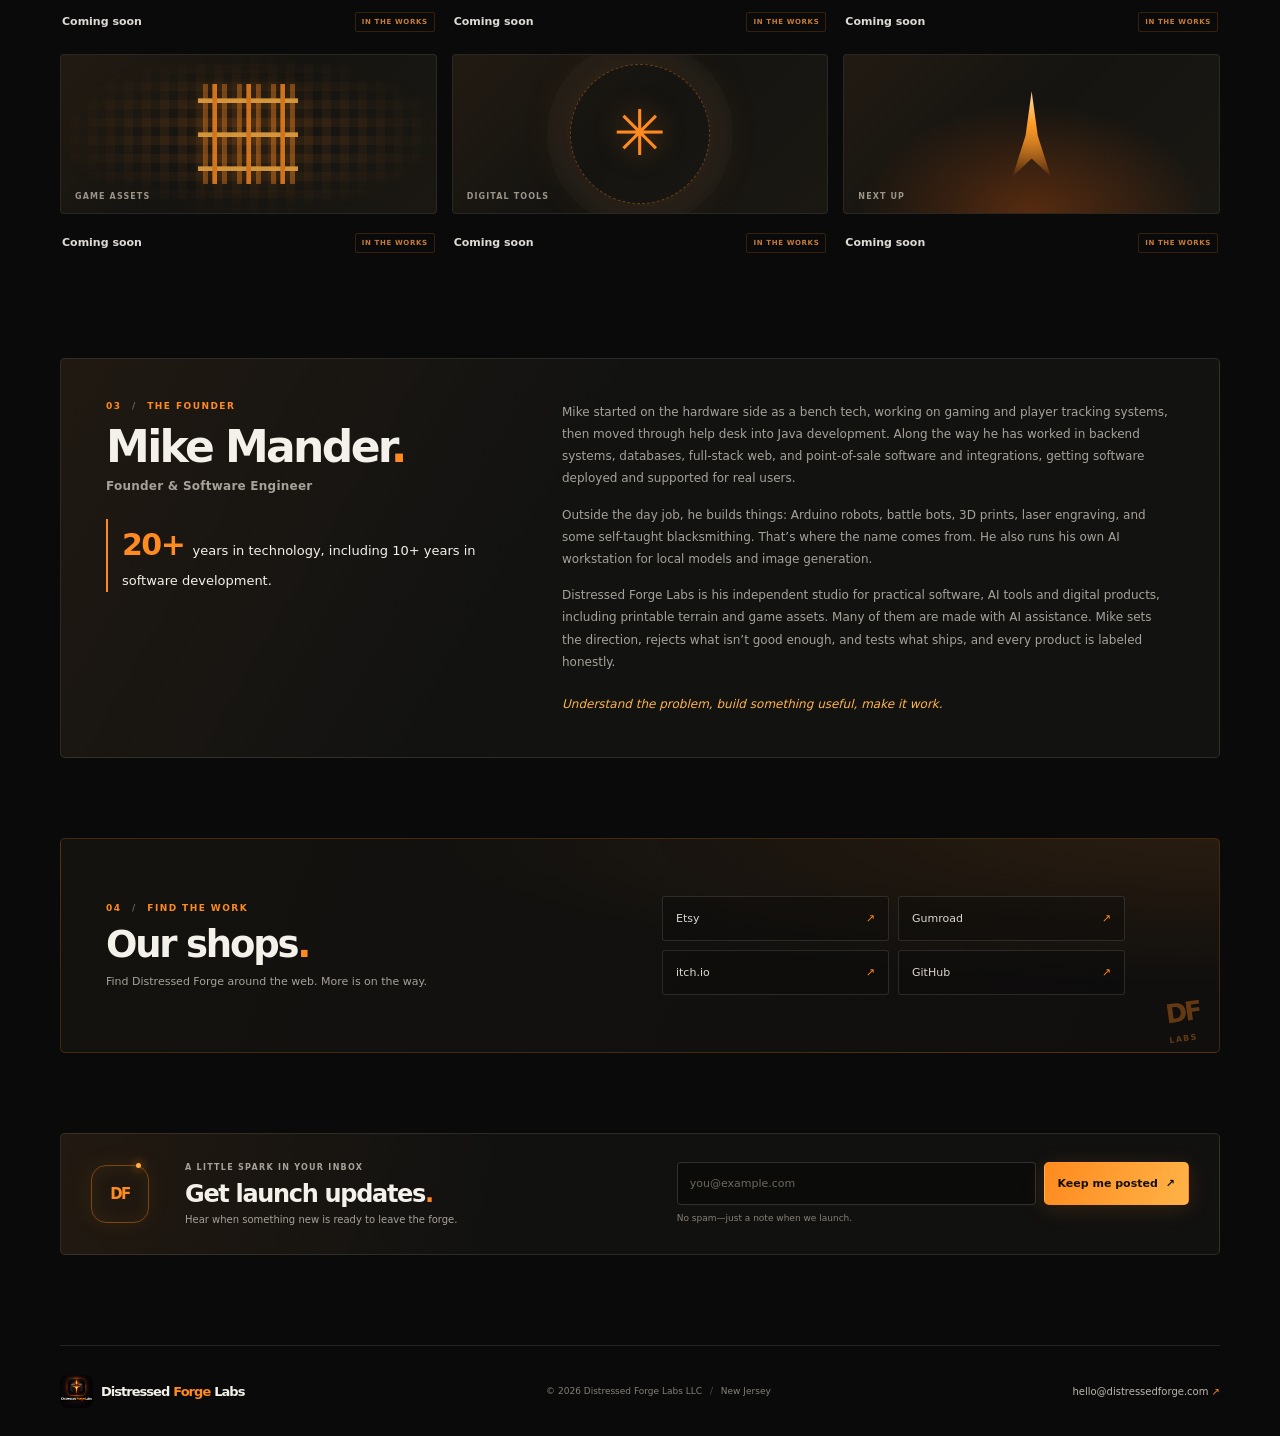
==== commit ea437441: "About: change stat line to 20+ years in technology, 10+ in software development" ====
--- a/index.html
+++ b/index.html
@@ -106,7 +106,7 @@
             <p class="eyebrow section-index">03 <span>/</span> THE FOUNDER</p>
             <h2 id="about-title">Mike Mander<span class="accent-text">.</span></h2>
             <p class="about-role">Founder &amp; Software Engineer</p>
-            <p class="about-stat"><strong>25</strong> years in technology, including more than a decade in software development.</p>
+            <p class="about-stat"><strong>20+</strong> years in technology, including 10+ years in software development.</p>
           </div>
           <div class="about-body">
             <p>Mike started on the hardware side as a bench tech, working on gaming and player tracking systems, then moved through help desk into Java development. Along the way he has worked in backend systems, databases, full-stack web, and point-of-sale software and integrations, getting software deployed and supported for real users.</p>
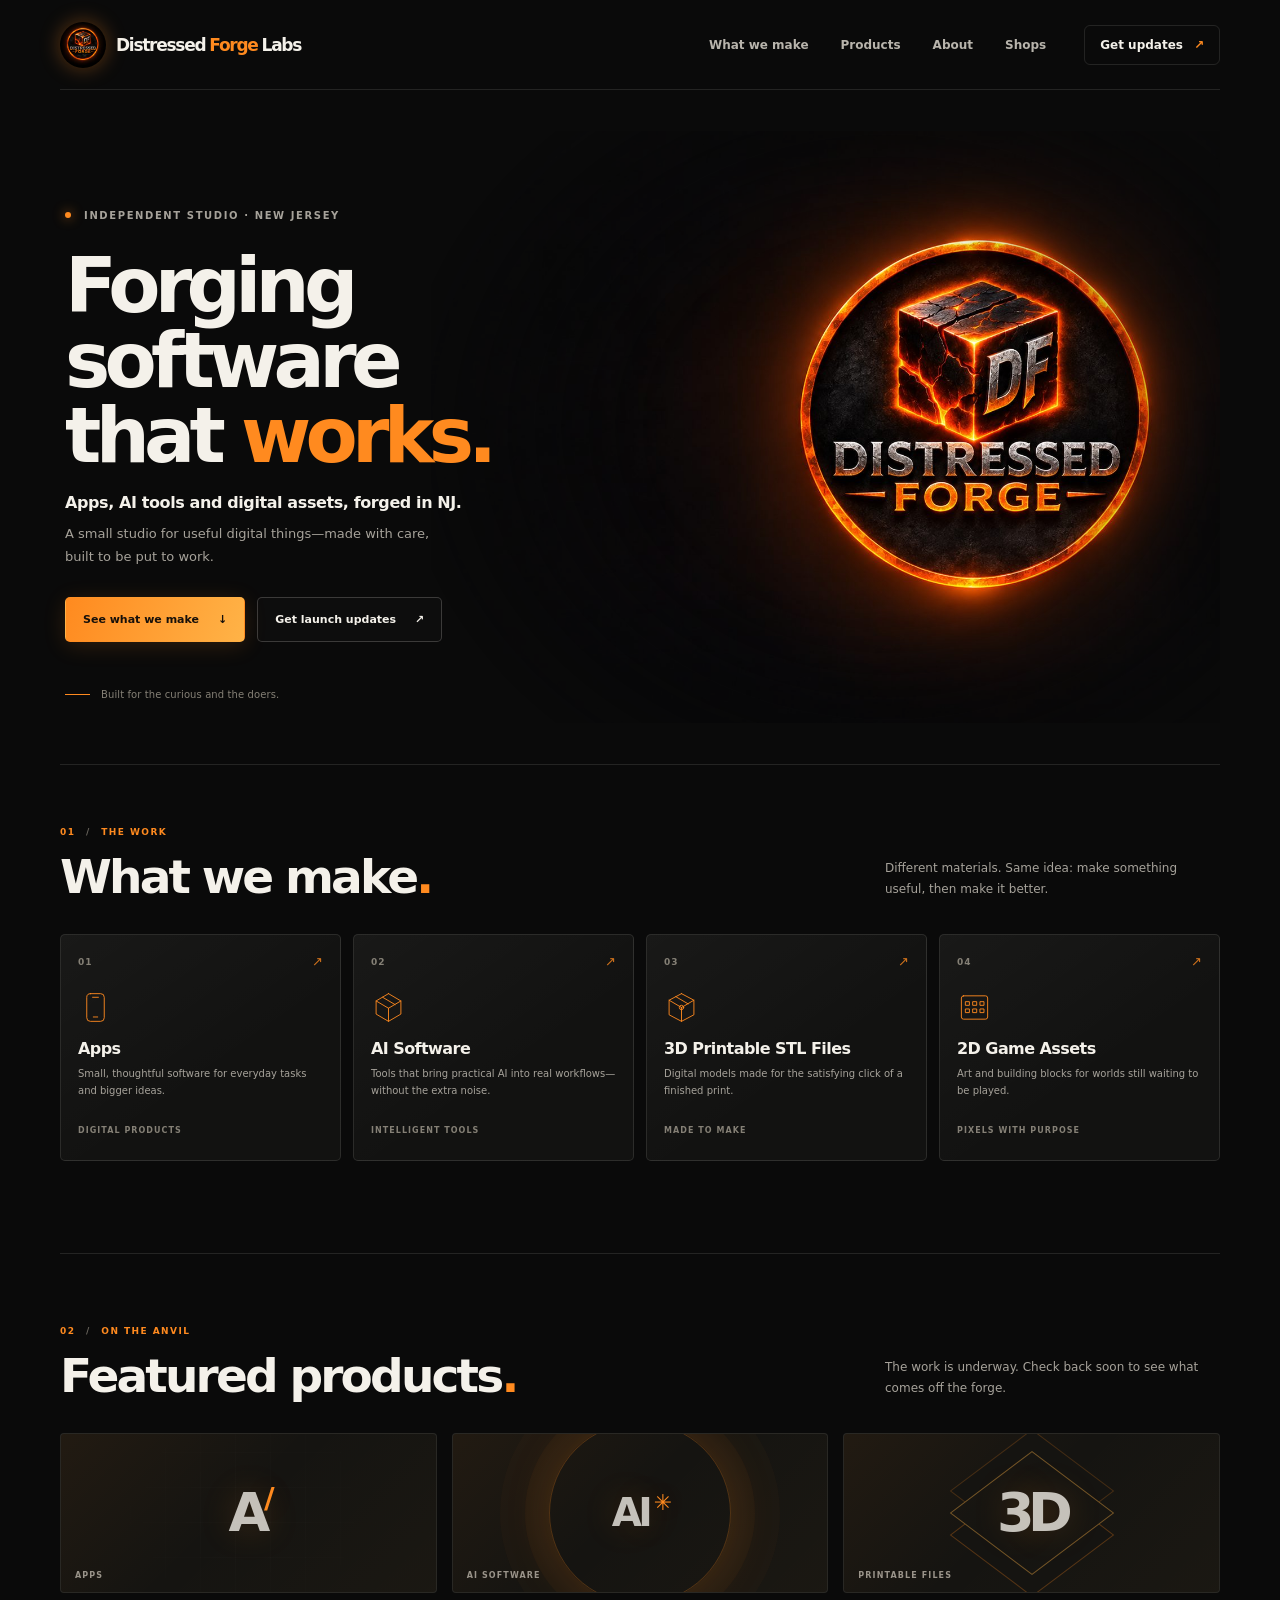
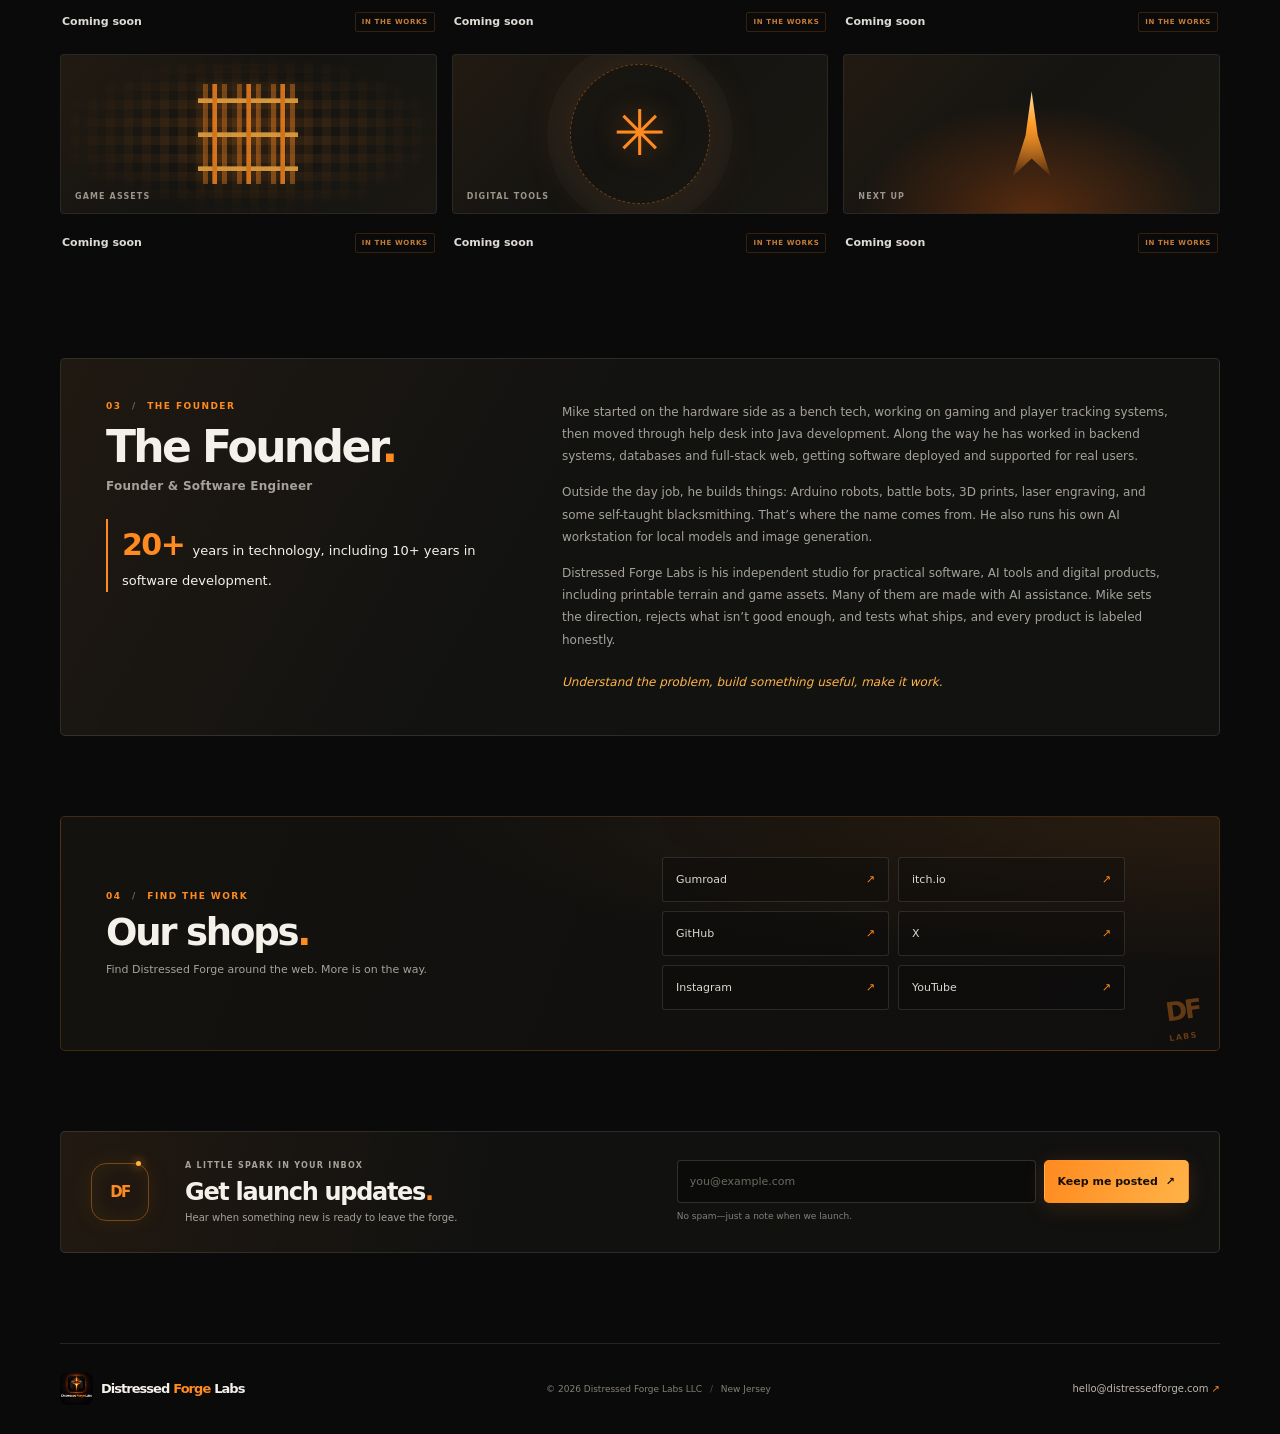
==== commit 03376613: "About: heading to The Founder, remove POS line; shops: add X, Instagram, YouTube, drop unopened Etsy" ====
--- a/index.html
+++ b/index.html
@@ -104,12 +104,12 @@
         <div class="about-panel">
           <div class="about-head">
             <p class="eyebrow section-index">03 <span>/</span> THE FOUNDER</p>
-            <h2 id="about-title">Mike Mander<span class="accent-text">.</span></h2>
+            <h2 id="about-title">The Founder<span class="accent-text">.</span></h2>
             <p class="about-role">Founder &amp; Software Engineer</p>
             <p class="about-stat"><strong>20+</strong> years in technology, including 10+ years in software development.</p>
           </div>
           <div class="about-body">
-            <p>Mike started on the hardware side as a bench tech, working on gaming and player tracking systems, then moved through help desk into Java development. Along the way he has worked in backend systems, databases, full-stack web, and point-of-sale software and integrations, getting software deployed and supported for real users.</p>
+            <p>Mike started on the hardware side as a bench tech, working on gaming and player tracking systems, then moved through help desk into Java development. Along the way he has worked in backend systems, databases and full-stack web, getting software deployed and supported for real users.</p>
             <p>Outside the day job, he builds things: Arduino robots, battle bots, 3D prints, laser engraving, and some self-taught blacksmithing. That&rsquo;s where the name comes from. He also runs his own AI workstation for local models and image generation.</p>
             <p>Distressed Forge Labs is his independent studio for practical software, AI tools and digital products, including printable terrain and game assets. Many of them are made with AI assistance. Mike sets the direction, rejects what isn&rsquo;t good enough, and tests what ships, and every product is labeled honestly.</p>
             <p class="about-motto">Understand the problem, build something useful, make it work.</p>
@@ -121,10 +121,12 @@
         <div class="shops-panel">
           <div class="shops-copy"><p class="eyebrow section-index">04 <span>/</span> FIND THE WORK</p><h2 id="shops-title">Our shops<span class="accent-text">.</span></h2><p>Find Distressed Forge around the web. More is on the way.</p></div>
           <nav class="shop-links" aria-label="Distressed Forge shops and profiles">
-            <a href="https://www.etsy.com/shop/distressedforge" target="_blank" rel="noopener noreferrer"><span>Etsy</span><span aria-hidden="true">↗</span></a>
             <a href="https://distressedforge.gumroad.com" target="_blank" rel="noopener noreferrer"><span>Gumroad</span><span aria-hidden="true">↗</span></a>
             <a href="https://distressedforge.itch.io" target="_blank" rel="noopener noreferrer"><span>itch.io</span><span aria-hidden="true">↗</span></a>
             <a href="https://github.com/distressedforge" target="_blank" rel="noopener noreferrer"><span>GitHub</span><span aria-hidden="true">↗</span></a>
+            <a href="https://x.com/distressedforge" target="_blank" rel="noopener noreferrer"><span>X</span><span aria-hidden="true">↗</span></a>
+            <a href="https://www.instagram.com/distressedforge/" target="_blank" rel="noopener noreferrer"><span>Instagram</span><span aria-hidden="true">↗</span></a>
+            <a href="https://www.youtube.com/@DistressedForge" target="_blank" rel="noopener noreferrer"><span>YouTube</span><span aria-hidden="true">↗</span></a>
           </nav>
           <span class="panel-stamp" aria-hidden="true">DF<br><span>LABS</span></span>
         </div>
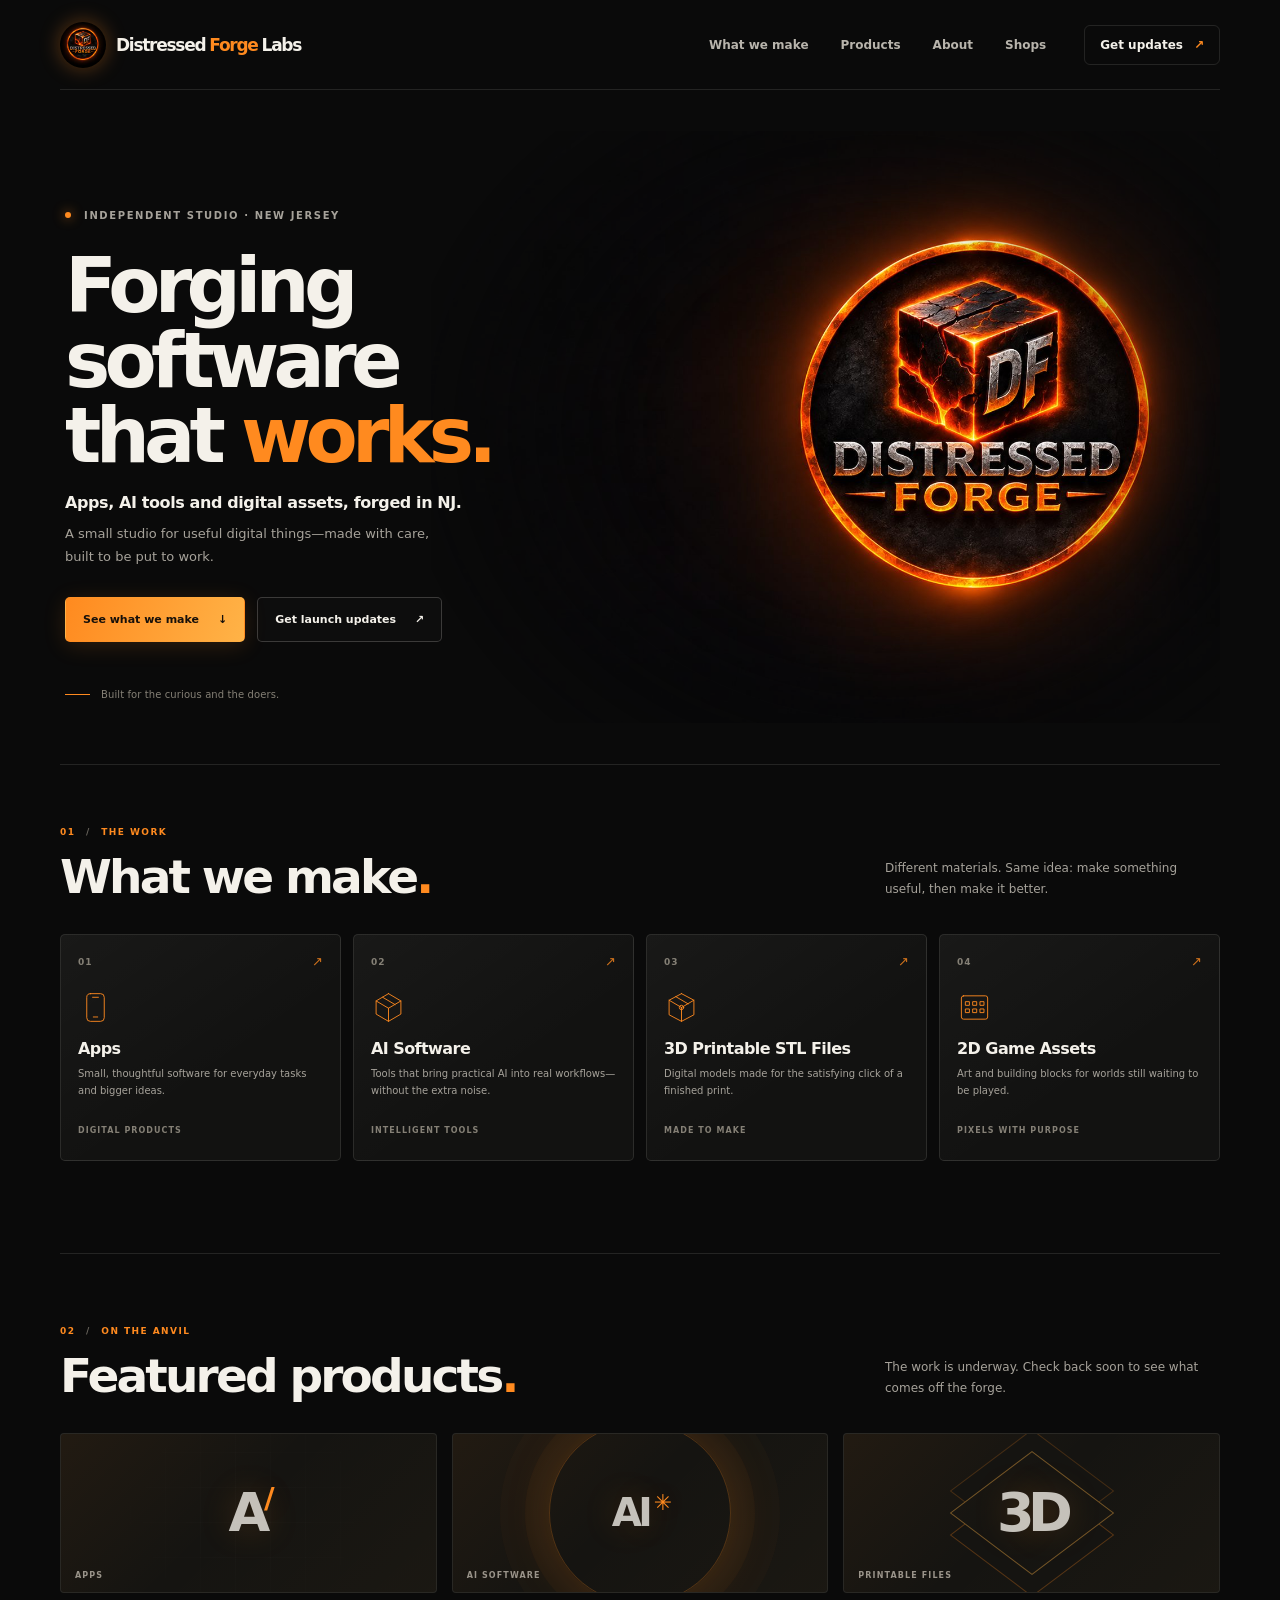
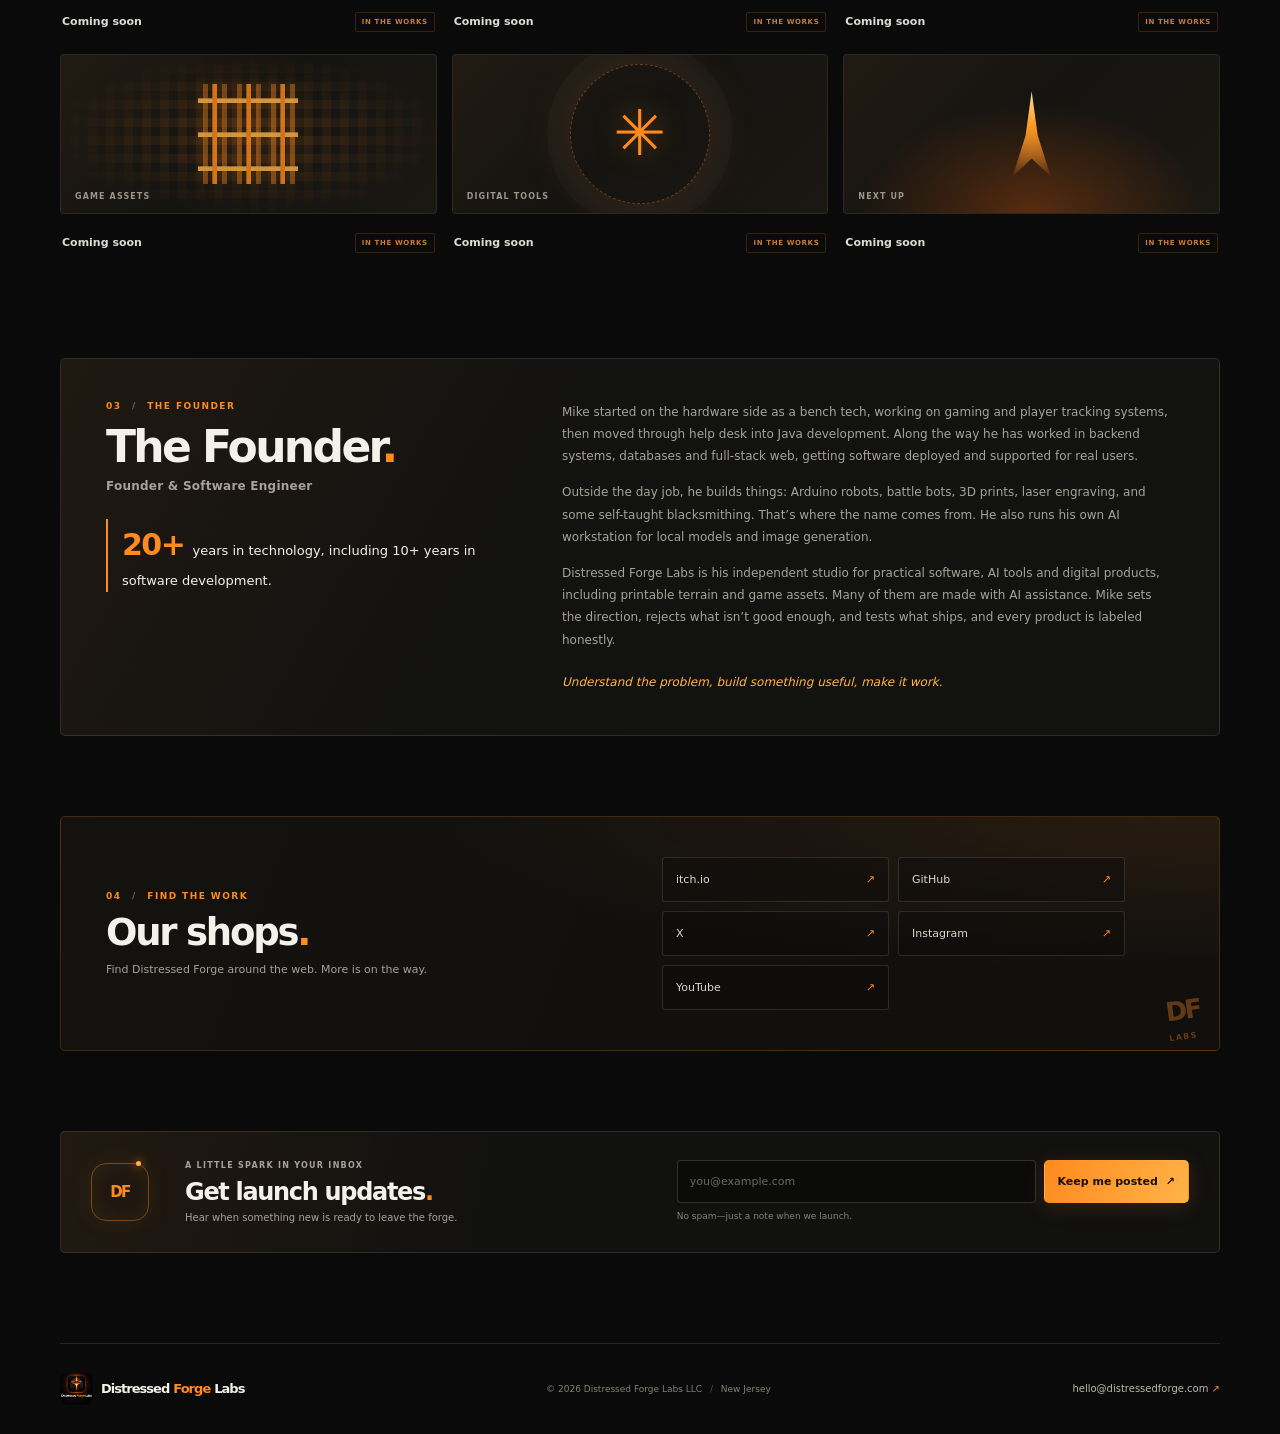
==== commit 9ab28147: "Shops: remove Gumroad link for now (Etsy already removed)" ====
--- a/index.html
+++ b/index.html
@@ -121,7 +121,6 @@
         <div class="shops-panel">
           <div class="shops-copy"><p class="eyebrow section-index">04 <span>/</span> FIND THE WORK</p><h2 id="shops-title">Our shops<span class="accent-text">.</span></h2><p>Find Distressed Forge around the web. More is on the way.</p></div>
           <nav class="shop-links" aria-label="Distressed Forge shops and profiles">
-            <a href="https://distressedforge.gumroad.com" target="_blank" rel="noopener noreferrer"><span>Gumroad</span><span aria-hidden="true">↗</span></a>
             <a href="https://distressedforge.itch.io" target="_blank" rel="noopener noreferrer"><span>itch.io</span><span aria-hidden="true">↗</span></a>
             <a href="https://github.com/distressedforge" target="_blank" rel="noopener noreferrer"><span>GitHub</span><span aria-hidden="true">↗</span></a>
             <a href="https://x.com/distressedforge" target="_blank" rel="noopener noreferrer"><span>X</span><span aria-hidden="true">↗</span></a>
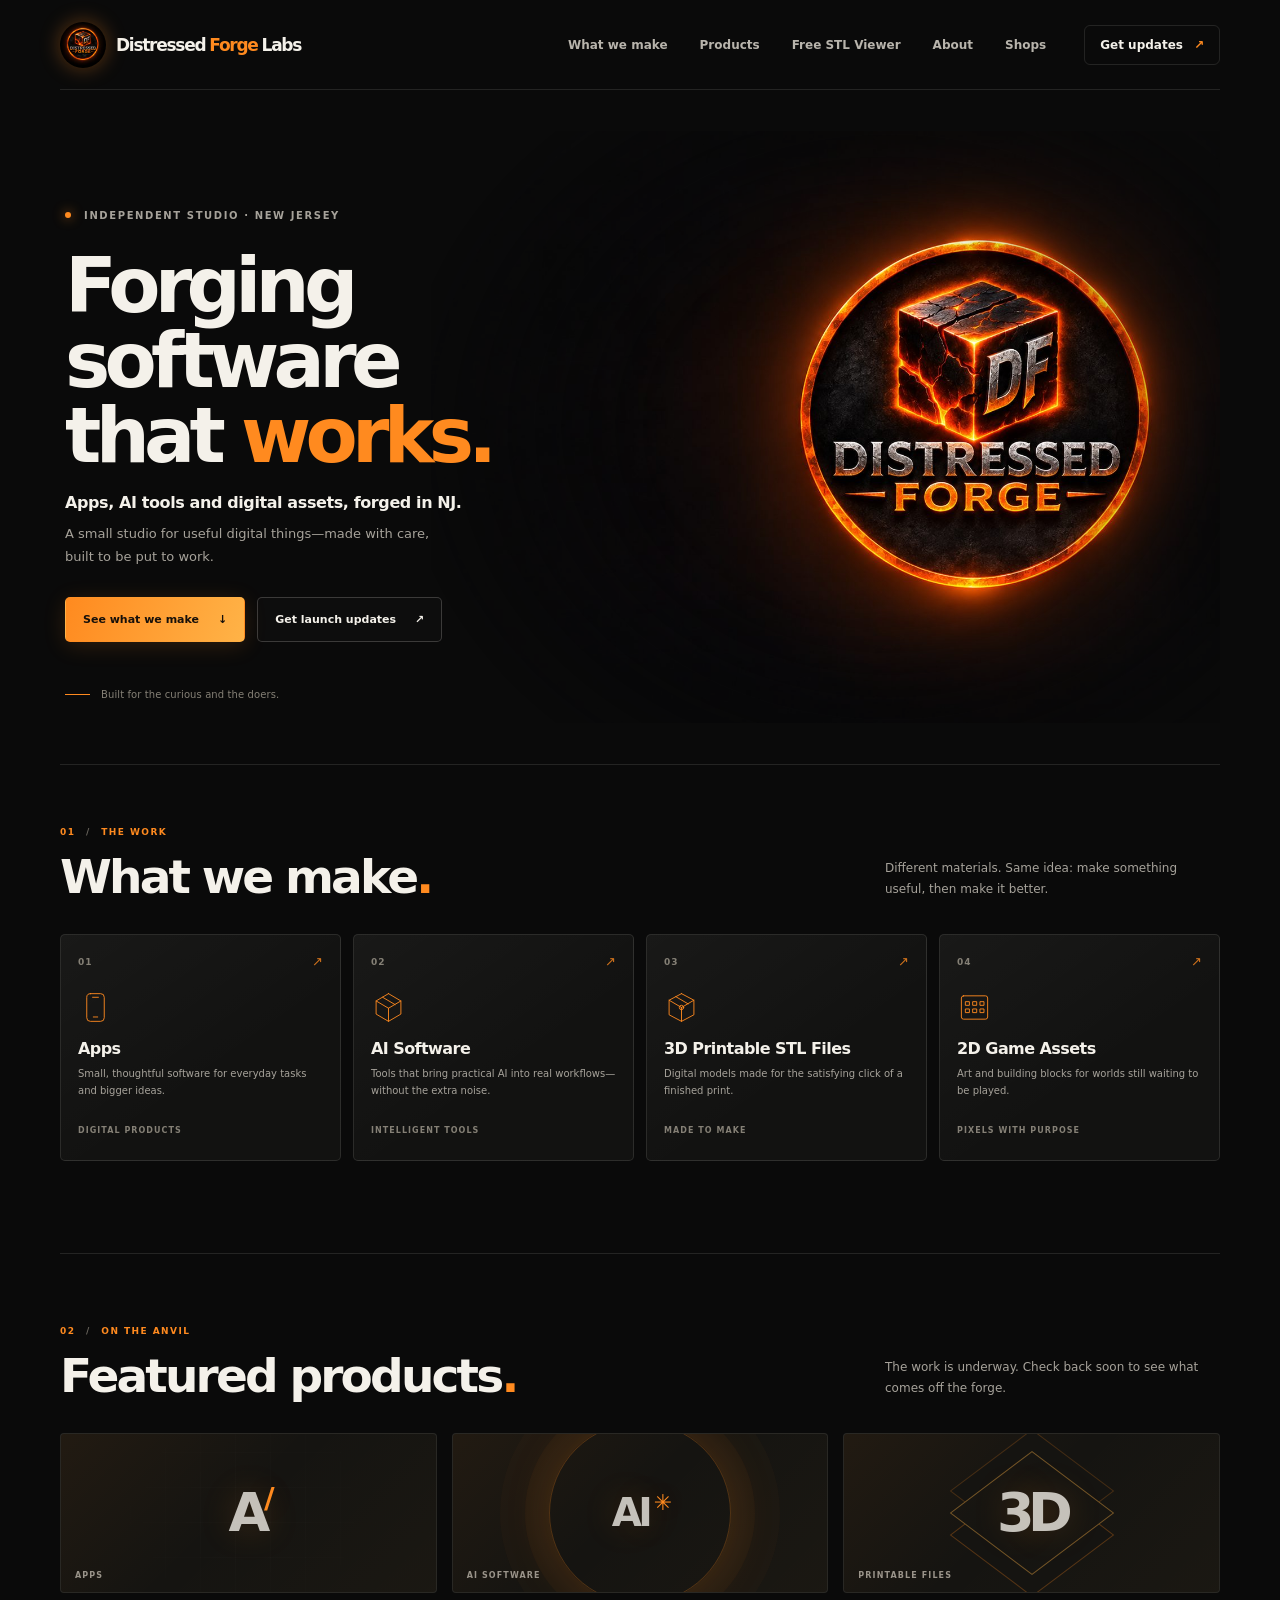
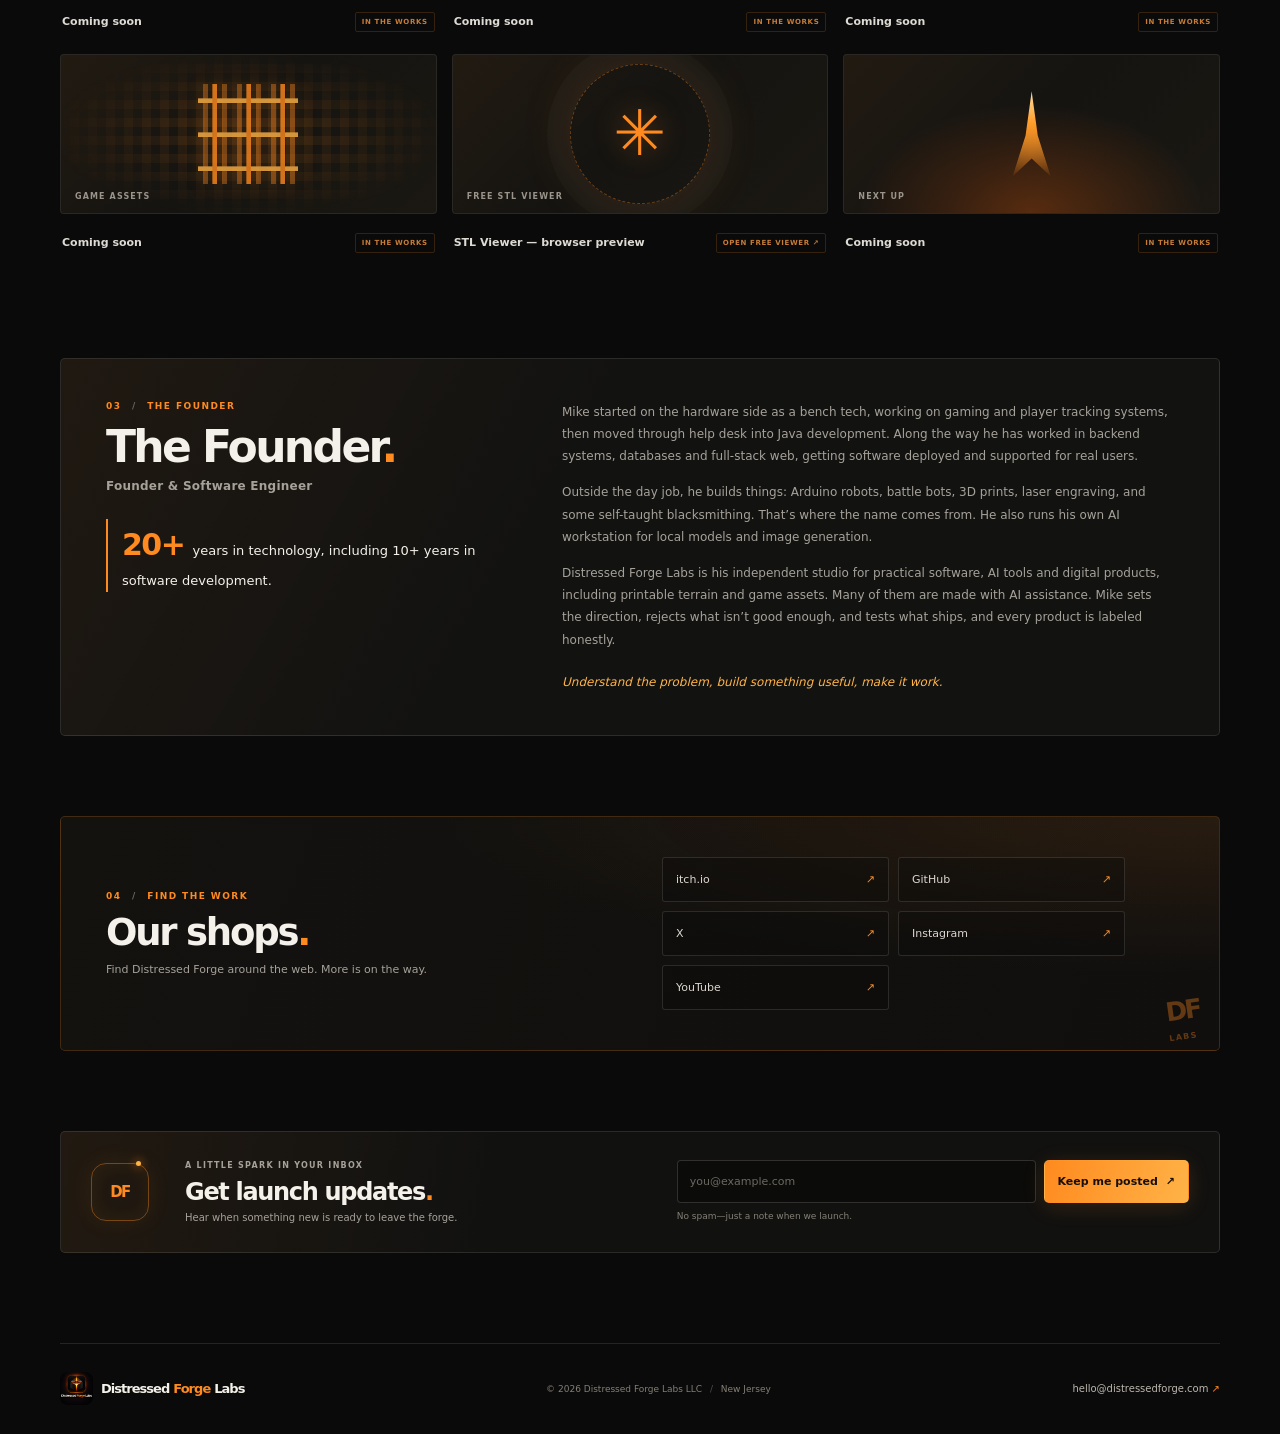
==== commit ef504b15: "Add free STL viewer preview to home navigation and products" ====
--- a/index.html
+++ b/index.html
@@ -35,6 +35,7 @@
       <nav class="main-nav" aria-label="Main navigation">
         <a href="#work">What we make</a>
         <a href="#products">Products</a>
+        <a href="/tools/stl-viewer/">Free STL Viewer</a>
         <a href="#about">About</a>
         <a href="#shops">Shops</a>
       </nav>
@@ -95,7 +96,7 @@
           <article class="product-card"><div class="product-art art-ai"><span class="art-glyph">AI<span>✳</span></span><span class="product-type">AI SOFTWARE</span></div><div class="product-meta"><h3>Coming soon</h3><span class="soon-badge">IN THE WORKS</span></div></article>
           <article class="product-card"><div class="product-art art-stl"><span class="art-glyph">3D</span><span class="product-type">PRINTABLE FILES</span></div><div class="product-meta"><h3>Coming soon</h3><span class="soon-badge">IN THE WORKS</span></div></article>
           <article class="product-card"><div class="product-art art-pixels"><span class="pixel-grid" aria-hidden="true"></span><span class="product-type">GAME ASSETS</span></div><div class="product-meta"><h3>Coming soon</h3><span class="soon-badge">IN THE WORKS</span></div></article>
-          <article class="product-card"><div class="product-art art-tools"><span class="tool-orbit" aria-hidden="true">✳</span><span class="product-type">DIGITAL TOOLS</span></div><div class="product-meta"><h3>Coming soon</h3><span class="soon-badge">IN THE WORKS</span></div></article>
+          <article class="product-card"><a href="/tools/stl-viewer/" aria-label="Open our free STL viewer"><div class="product-art art-tools"><span class="tool-orbit" aria-hidden="true">✳</span><span class="product-type">FREE STL VIEWER</span></div><div class="product-meta"><h3>STL Viewer — browser preview</h3><span class="soon-badge">OPEN FREE VIEWER ↗</span></div></a></article>
           <article class="product-card"><div class="product-art art-forge"><span class="forge-flare" aria-hidden="true"></span><span class="product-type">NEXT UP</span></div><div class="product-meta"><h3>Coming soon</h3><span class="soon-badge">IN THE WORKS</span></div></article>
         </div>
       </section>
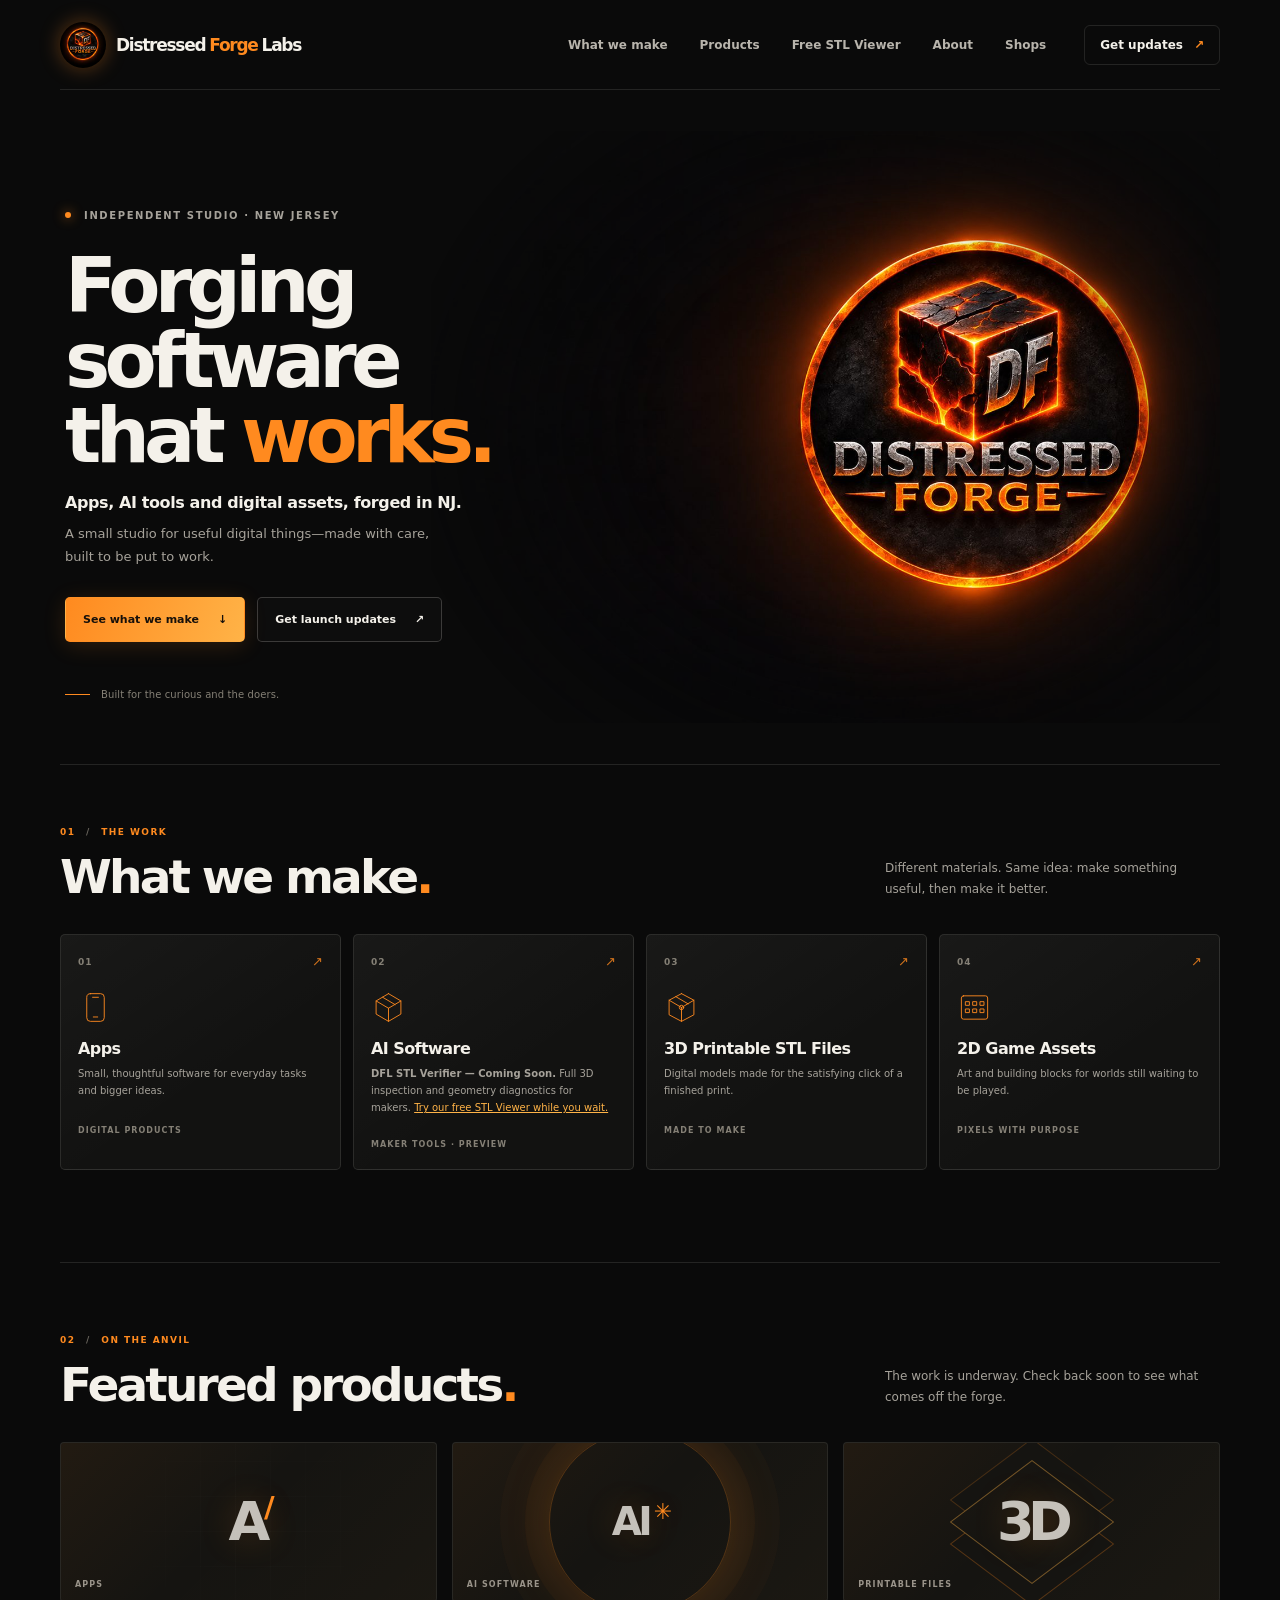
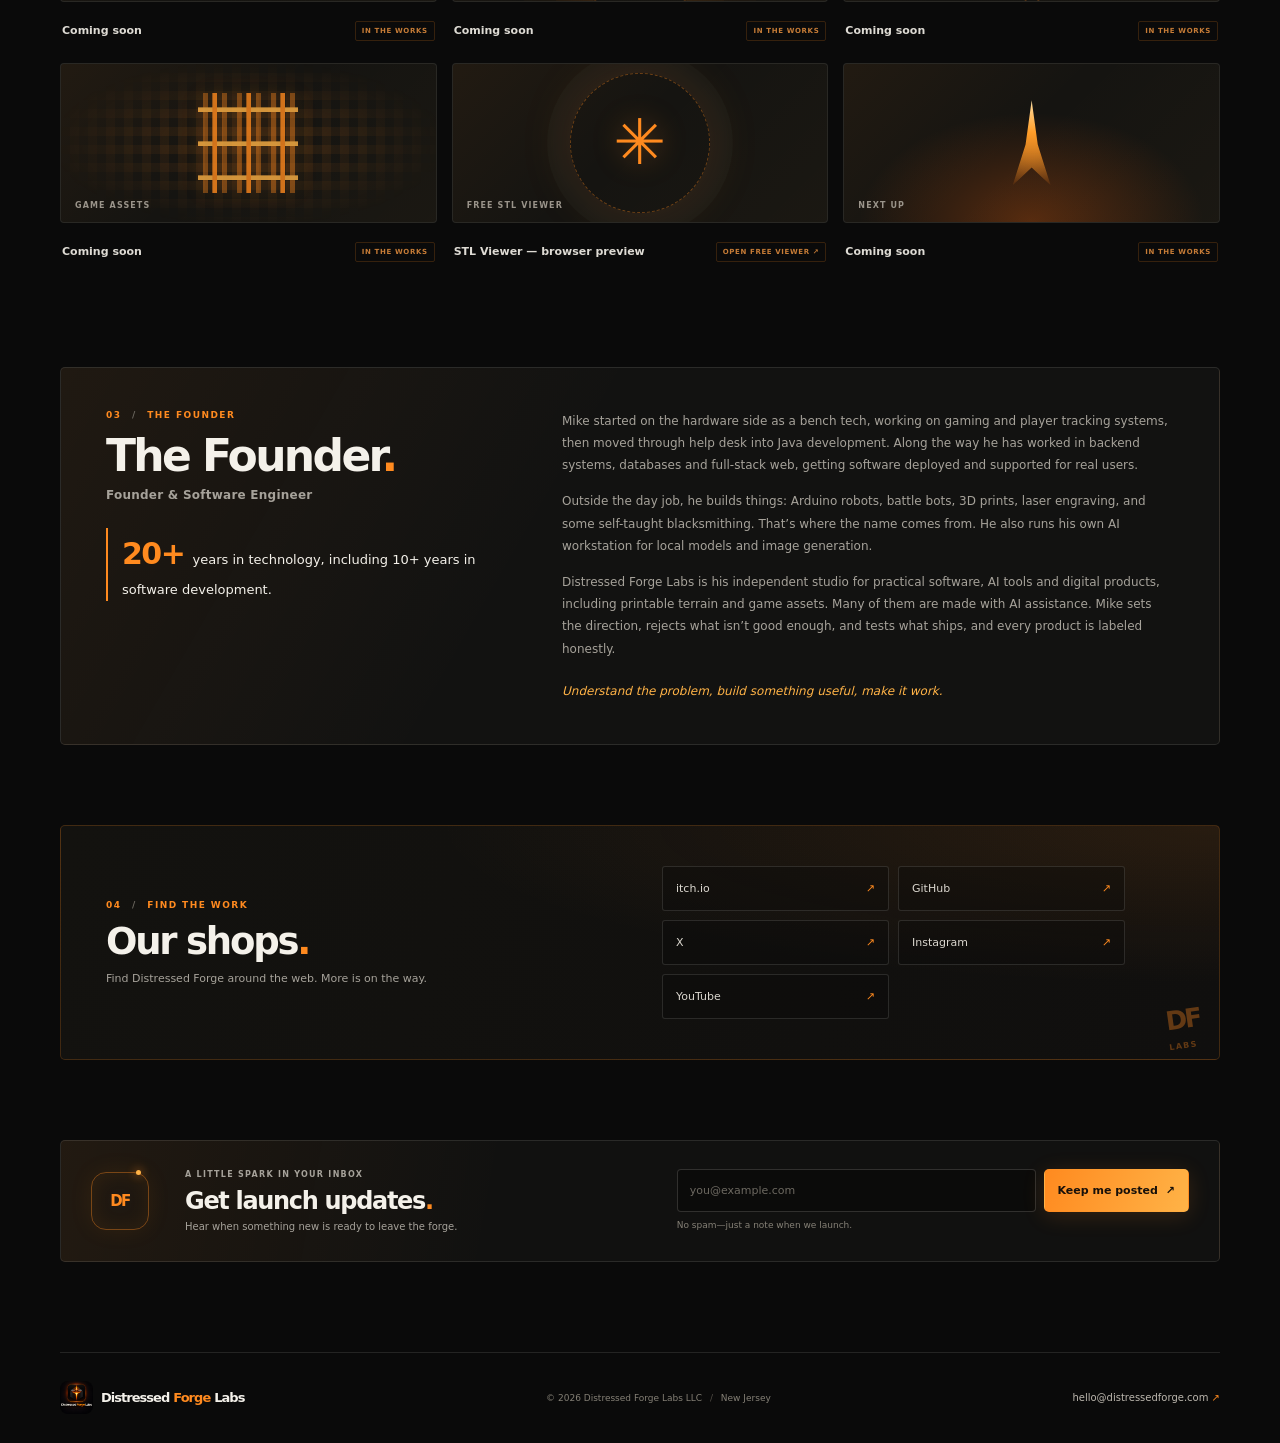
==== commit 2ce832f2: "Preview upcoming DFL STL Verifier in AI Software section; link free viewer" ====
--- a/index.html
+++ b/index.html
@@ -71,7 +71,7 @@
           <article class="work-card">
             <div class="card-topline"><span class="card-index">02</span><span class="card-arrow" aria-hidden="true">↗</span></div>
             <div class="icon-wrap" aria-hidden="true"><svg viewBox="0 0 48 48"><path d="M24 5 7 15v18l17 10 17-10V15L24 5Z"></path><path d="m7 15 17 10 17-10M24 25v18M16 10l17 10"></path></svg></div>
-            <h3>AI Software</h3><p>Tools that bring practical AI into real workflows—without the extra noise.</p><span class="card-label">INTELLIGENT TOOLS</span>
+            <h3>AI Software</h3><p><strong>DFL STL Verifier — Coming Soon.</strong> Full 3D inspection and geometry diagnostics for makers. <a href="/tools/stl-viewer/" style="color:#ffb347;text-decoration:underline">Try our free STL Viewer while you wait.</a></p><span class="card-label">MAKER TOOLS · PREVIEW</span>
           </article>
           <article class="work-card">
             <div class="card-topline"><span class="card-index">03</span><span class="card-arrow" aria-hidden="true">↗</span></div>
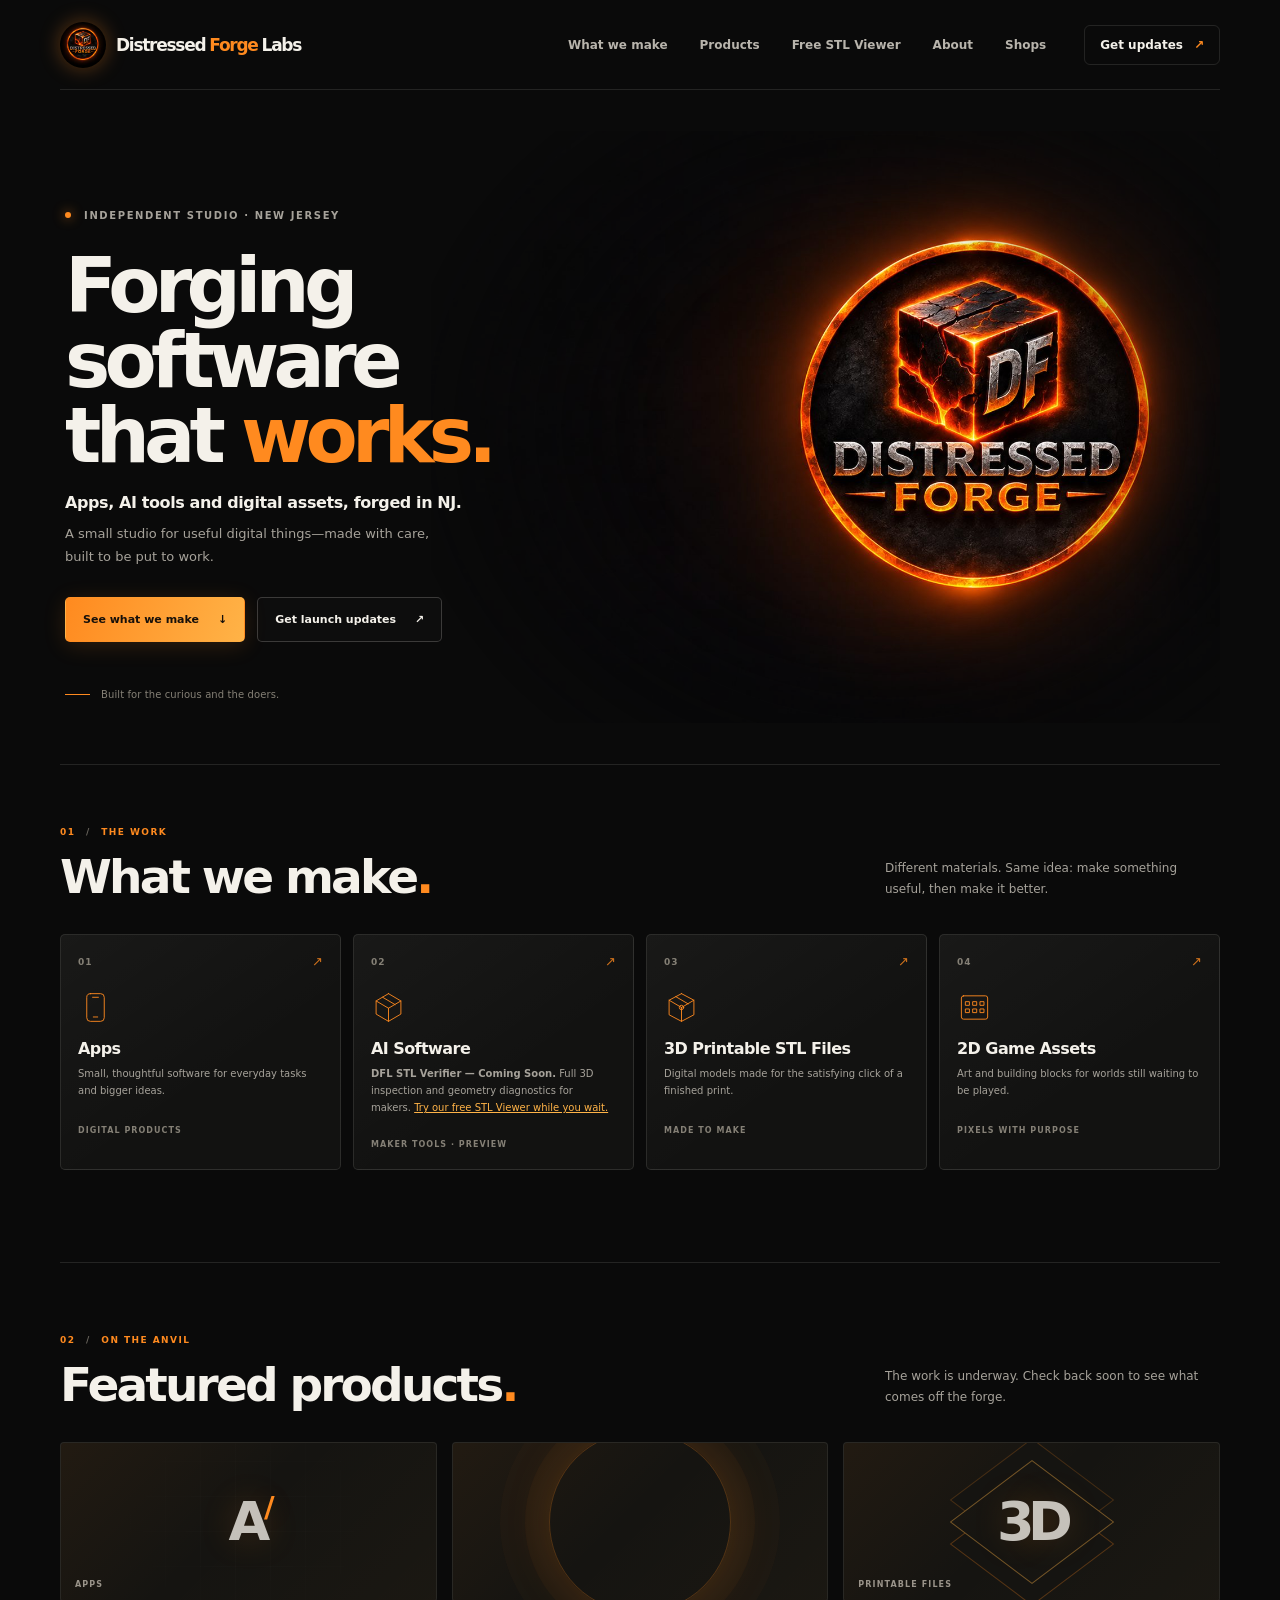
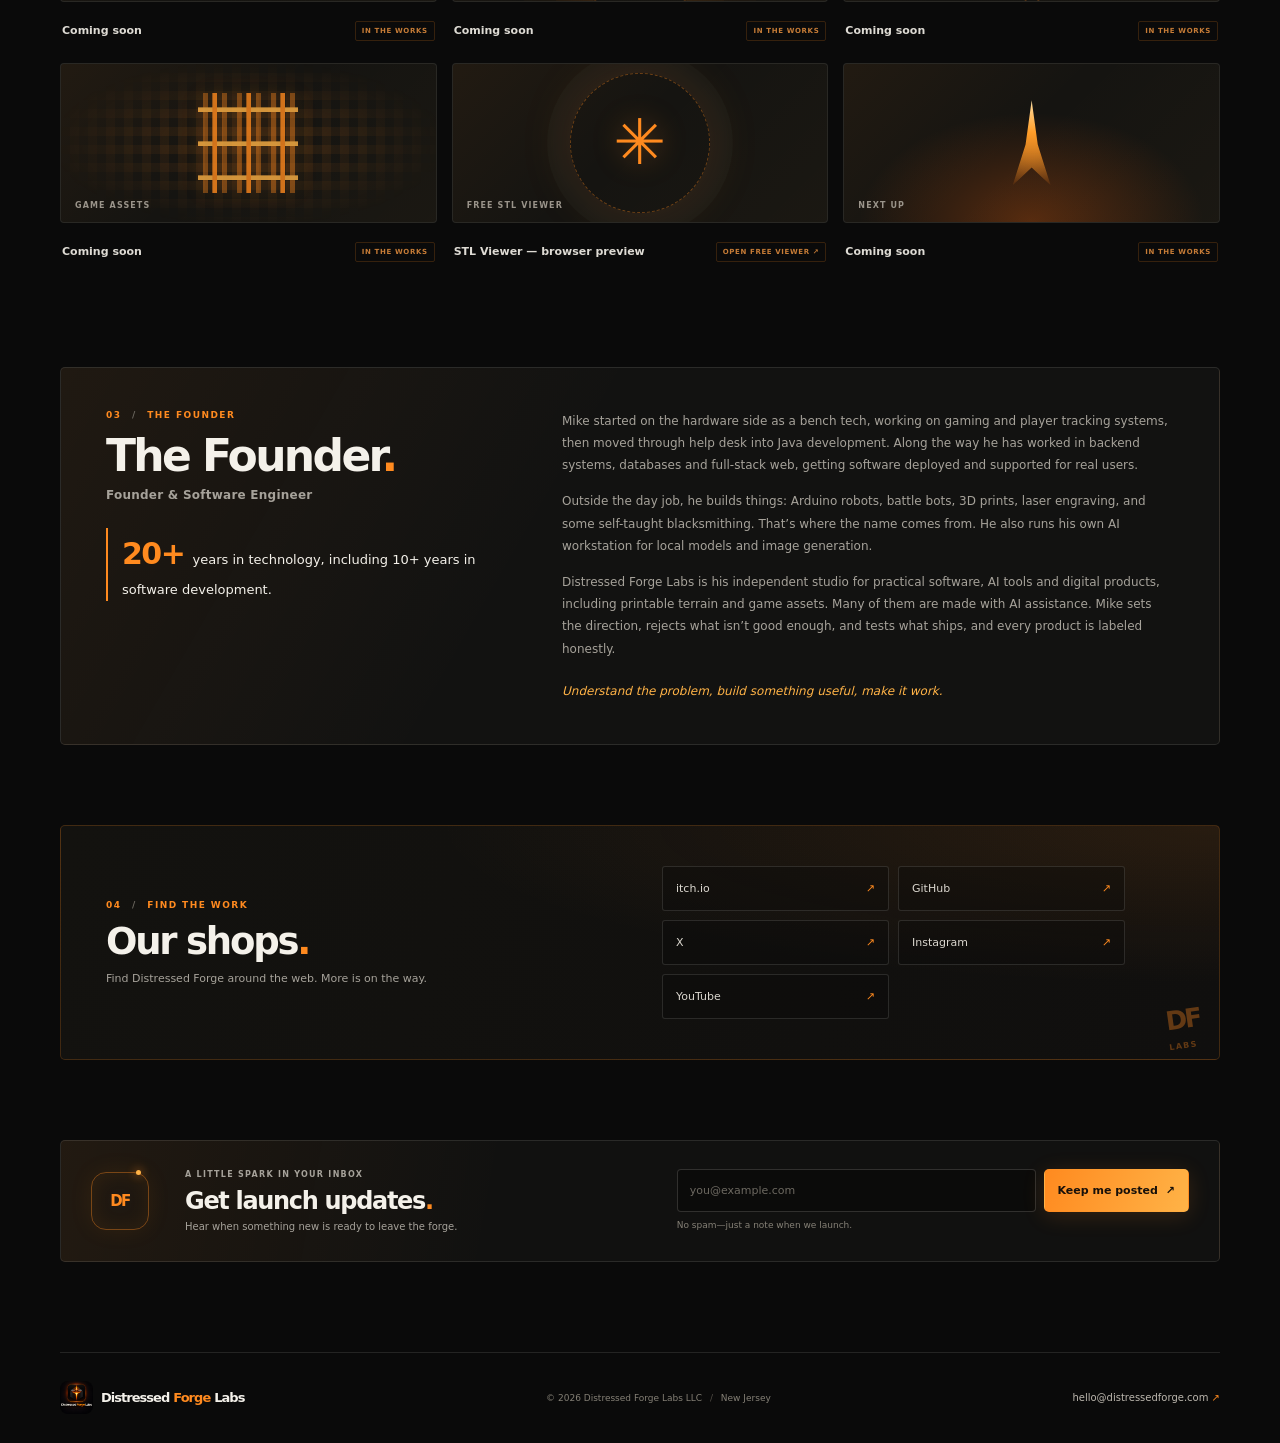
==== commit d065a7a1: "Add DFL STL Verifier product page, AI Software card link, rolling product carousel" ====
--- a/index.html
+++ b/index.html
@@ -23,6 +23,7 @@
   <title>Distressed Forge Labs — Forging software that works.</title>
   <link rel="preload" as="image" href="/assets/hero.jpg">
   <link rel="stylesheet" href="styles.css">
+  <link rel="stylesheet" href="/assets/promo.css">
   <script src="script.js" defer></script>
 </head>
 <body>
@@ -71,7 +72,7 @@
           <article class="work-card">
             <div class="card-topline"><span class="card-index">02</span><span class="card-arrow" aria-hidden="true">↗</span></div>
             <div class="icon-wrap" aria-hidden="true"><svg viewBox="0 0 48 48"><path d="M24 5 7 15v18l17 10 17-10V15L24 5Z"></path><path d="m7 15 17 10 17-10M24 25v18M16 10l17 10"></path></svg></div>
-            <h3>AI Software</h3><p><strong>DFL STL Verifier — Coming Soon.</strong> Full 3D inspection and geometry diagnostics for makers. <a href="/tools/stl-viewer/" style="color:#ffb347;text-decoration:underline">Try our free STL Viewer while you wait.</a></p><span class="card-label">MAKER TOOLS · PREVIEW</span>
+            <h3><a class="card-link" href="/products/stl-verifier/">AI Software</a></h3><p><strong>DFL STL Verifier — Coming Soon.</strong> Full 3D inspection and geometry diagnostics for makers. <a class="inner-link" href="/tools/stl-viewer/" style="color:#ffb347;text-decoration:underline">Try our free STL Viewer while you wait.</a></p><span class="card-label">MAKER TOOLS · PREVIEW</span>
           </article>
           <article class="work-card">
             <div class="card-topline"><span class="card-index">03</span><span class="card-arrow" aria-hidden="true">↗</span></div>
@@ -93,7 +94,7 @@
         </div>
         <div class="product-grid">
           <article class="product-card"><div class="product-art art-apps"><span class="art-glyph">A<span>/</span></span><span class="product-type">APPS</span></div><div class="product-meta"><h3>Coming soon</h3><span class="soon-badge">IN THE WORKS</span></div></article>
-          <article class="product-card"><div class="product-art art-ai"><span class="art-glyph">AI<span>✳</span></span><span class="product-type">AI SOFTWARE</span></div><div class="product-meta"><h3>Coming soon</h3><span class="soon-badge">IN THE WORKS</span></div></article>
+          <article class="product-card"><a class="ai-carousel-link" href="/products/stl-verifier/" aria-label="DFL STL Verifier, coming soon. Open product page"><div class="product-art art-ai ai-carousel"><span class="slide s0"><span class="art-glyph">AI<span>✳</span></span><span class="product-type">AI SOFTWARE</span></span><span class="slide s1"><img src="/assets/promo/stl-verifier-1.webp" alt="DFL STL Verifier screenshot 1" loading="lazy"><span class="product-type">DFL STL VERIFIER</span></span><span class="slide s2"><img src="/assets/promo/stl-verifier-2.webp" alt="DFL STL Verifier screenshot 2" loading="lazy"><span class="product-type">DFL STL VERIFIER</span></span><span class="slide s3"><img src="/assets/promo/stl-verifier-3.webp" alt="DFL STL Verifier screenshot 3" loading="lazy"><span class="product-type">DFL STL VERIFIER</span></span></div><div class="product-meta"><h3>Coming soon</h3><span class="soon-badge">IN THE WORKS</span></div></a></article>
           <article class="product-card"><div class="product-art art-stl"><span class="art-glyph">3D</span><span class="product-type">PRINTABLE FILES</span></div><div class="product-meta"><h3>Coming soon</h3><span class="soon-badge">IN THE WORKS</span></div></article>
           <article class="product-card"><div class="product-art art-pixels"><span class="pixel-grid" aria-hidden="true"></span><span class="product-type">GAME ASSETS</span></div><div class="product-meta"><h3>Coming soon</h3><span class="soon-badge">IN THE WORKS</span></div></article>
           <article class="product-card"><a href="/tools/stl-viewer/" aria-label="Open our free STL viewer"><div class="product-art art-tools"><span class="tool-orbit" aria-hidden="true">✳</span><span class="product-type">FREE STL VIEWER</span></div><div class="product-meta"><h3>STL Viewer — browser preview</h3><span class="soon-badge">OPEN FREE VIEWER ↗</span></div></a></article>
--- a/assets/promo.css
+++ b/assets/promo.css
@@ -0,0 +1,18 @@
+/* ---- AI Software link + carousel (added 2026-11-20) ---- */
+.work-card h3 .card-link{color:inherit;text-decoration:none}
+.work-card h3 .card-link::after{content:"";position:absolute;inset:0;z-index:1}
+.work-card .inner-link{position:relative;z-index:2}
+.ai-carousel-link{display:block;color:inherit;text-decoration:none}
+.ai-carousel .slide{position:absolute;inset:0;display:grid;place-items:center;opacity:0;animation:aiSlide 15s infinite}
+.ai-carousel .slide img{position:absolute;inset:0;width:100%;height:100%;object-fit:cover;object-position:top left}
+.ai-carousel .slide:nth-child(n+2)::after{content:"";position:absolute;inset:auto 0 0;height:46px;background:linear-gradient(transparent,rgba(10,10,10,.88))}
+.ai-carousel .slide .product-type{z-index:2;color:#f4f1ea}
+.ai-carousel .s0{animation-name:aiSlide0}
+.ai-carousel .s1{animation-name:aiSlide1}
+.ai-carousel .s2{animation-name:aiSlide2}
+.ai-carousel .s3{animation-name:aiSlide3}
+@keyframes aiSlide0{0%,38%{opacity:1}43%,95%{opacity:0}100%{opacity:1}}
+@keyframes aiSlide1{0%,38%{opacity:0}43%,58%{opacity:1}63%,100%{opacity:0}}
+@keyframes aiSlide2{0%,58%{opacity:0}63%,78%{opacity:1}83%,100%{opacity:0}}
+@keyframes aiSlide3{0%,78%{opacity:0}83%,95%{opacity:1}100%{opacity:0}}
+@media (prefers-reduced-motion:reduce){.ai-carousel .slide{animation:none!important}.ai-carousel .s0{opacity:1}}
